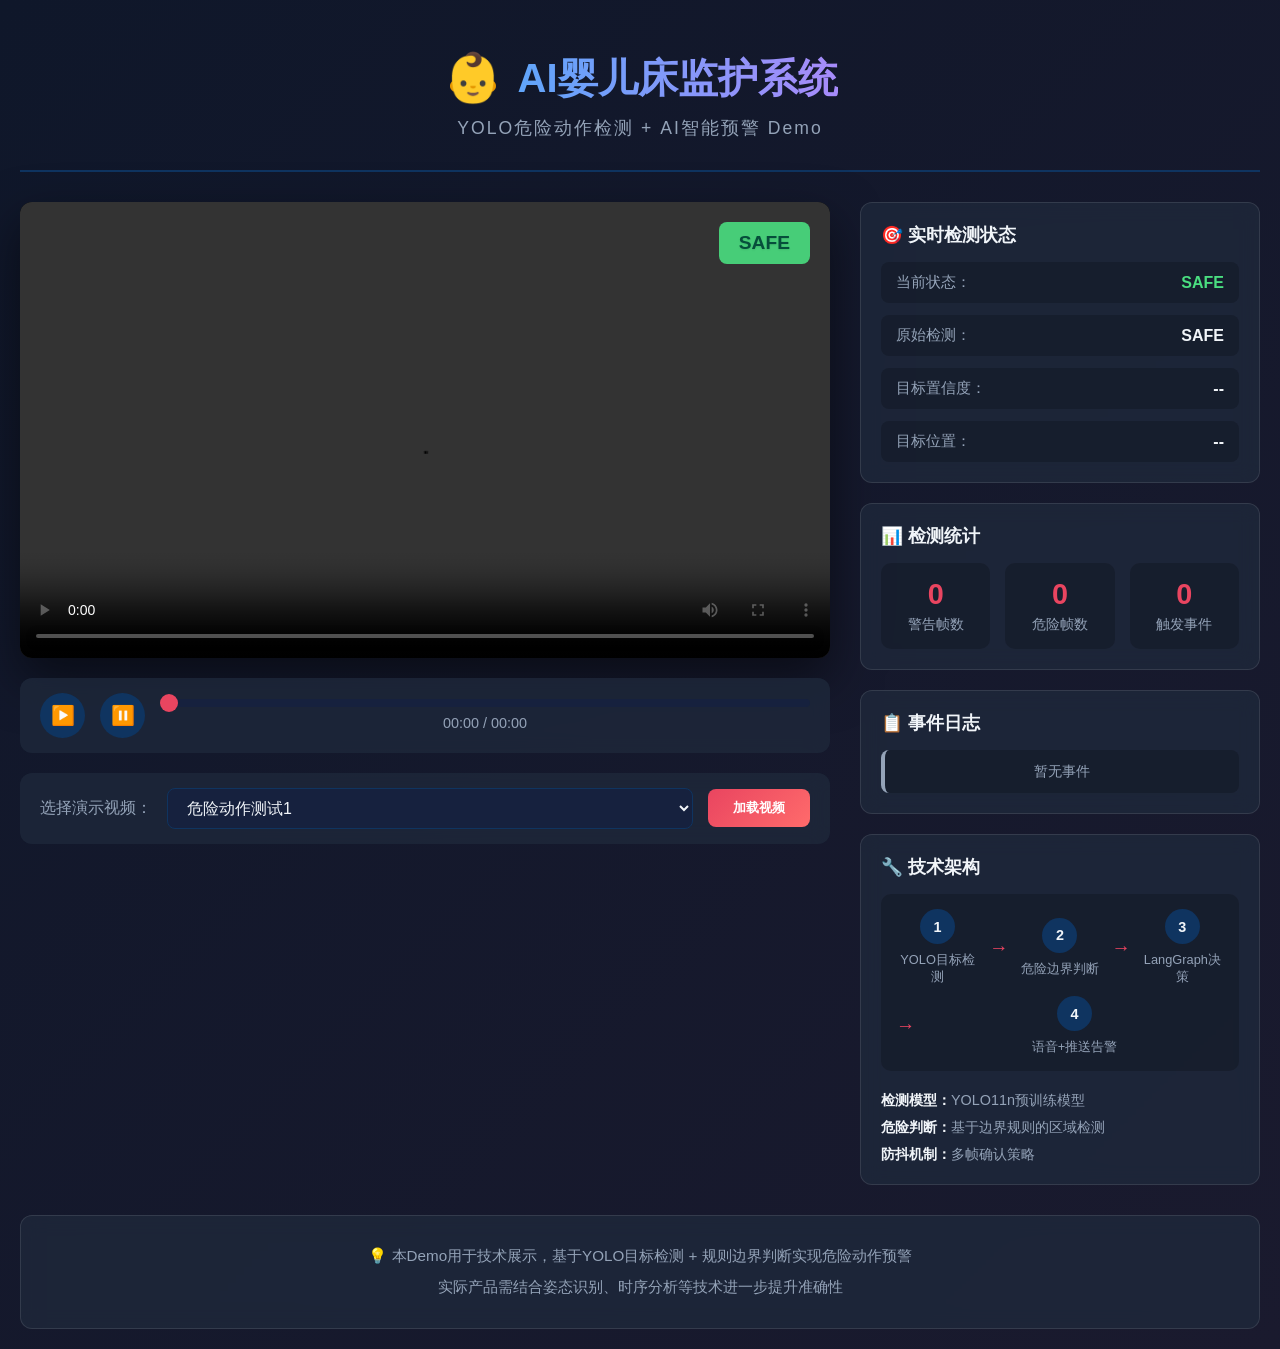
==== index.html @ dbd51edc "初始化智能婴儿床双Agent演示项目 - 项目结构重组：docs/、assets/、archive/、data/sample_events/ - 保留核心演示代码：LangGraph Safety A" ====
<!DOCTYPE html>
<html lang="zh-CN">
<head>
    <meta charset="UTF-8">
    <meta name="viewport" content="width=device-width, initial-scale=1.0">
    <title>AI婴儿床监护系统 - YOLO危险动作检测Demo</title>
    <link rel="stylesheet" href="css/style.css">
</head>
<body>
    <div class="container">
        <!-- 头部标题 -->
        <header class="header">
            <div class="logo">
                <span class="logo-icon">👶</span>
                <h1>AI婴儿床监护系统</h1>
            </div>
            <div class="subtitle">YOLO危险动作检测 + AI智能预警 Demo</div>
        </header>

        <!-- 主内容区 -->
        <main class="main-content">
            <!-- 左侧：视频播放区 -->
            <div class="video-section">
                <div class="video-container">
                    <video id="videoPlayer" class="video-player" controls>
                        <source src="" type="video/mp4">
                        您的浏览器不支持视频播放
                    </video>
                    <canvas id="overlayCanvas" class="overlay-canvas"></canvas>
                    
                    <!-- 状态覆盖层 -->
                    <div id="statusOverlay" class="status-overlay safe">
                        <div class="status-badge" id="statusBadge">SAFE</div>
                    </div>
                    
                    <!-- 危险警告覆盖层 -->
                    <div id="dangerOverlay" class="danger-overlay hidden">
                        <div class="danger-content">
                            <div class="danger-icon">⚠️</div>
                            <div class="danger-text">危险动作检测</div>
                            <div class="danger-subtext">AI闭环已激活</div>
                        </div>
                    </div>
                </div>
                
                <!-- 视频控制栏 -->
                <div class="video-controls">
                    <button id="playBtn" class="control-btn">
                        <span class="icon">▶️</span>
                    </button>
                    <button id="pauseBtn" class="control-btn">
                        <span class="icon">⏸️</span>
                    </button>
                    <div class="progress-container">
                        <input type="range" id="progressBar" class="progress-bar" min="0" max="100" value="0">
                        <div class="time-display">
                            <span id="currentTime">00:00</span> / <span id="totalTime">00:00</span>
                        </div>
                    </div>
                </div>
                
                <!-- 视频选择器 -->
                <div class="video-selector">
                    <label>选择演示视频：</label>
                    <select id="videoSelect" class="video-select">
                        <option value="dangerous_test1">危险动作测试1</option>
                        <option value="dangerous_test2">危险动作测试2</option>
                        <option value="dangerous_test3">危险动作测试3</option>
                    </select>
                    <button id="loadVideoBtn" class="load-btn">加载视频</button>
                </div>
            </div>

            <!-- 右侧：信息面板 -->
            <div class="info-section">
                <!-- 实时状态卡片 -->
                <div class="info-card status-card">
                    <h3>🎯 实时检测状态</h3>
                    <div class="status-display">
                        <div class="status-item">
                            <span class="label">当前状态：</span>
                            <span id="currentStage" class="value stage-safe">SAFE</span>
                        </div>
                        <div class="status-item">
                            <span class="label">原始检测：</span>
                            <span id="rawStage" class="value">SAFE</span>
                        </div>
                        <div class="status-item">
                            <span class="label">目标置信度：</span>
                            <span id="confidence" class="value">--</span>
                        </div>
                        <div class="status-item">
                            <span class="label">目标位置：</span>
                            <span id="targetPos" class="value">--</span>
                        </div>
                    </div>
                </div>

                <!-- 检测统计 -->
                <div class="info-card stats-card">
                    <h3>📊 检测统计</h3>
                    <div class="stats-grid">
                        <div class="stat-item">
                            <div class="stat-value" id="warningCount">0</div>
                            <div class="stat-label">警告帧数</div>
                        </div>
                        <div class="stat-item">
                            <div class="stat-value" id="dangerCount">0</div>
                            <div class="stat-label">危险帧数</div>
                        </div>
                        <div class="stat-item">
                            <div class="stat-value" id="eventCount">0</div>
                            <div class="stat-label">触发事件</div>
                        </div>
                    </div>
                </div>

                <!-- 事件日志 -->
                <div class="info-card events-card">
                    <h3>📋 事件日志</h3>
                    <div id="eventsList" class="events-list">
                        <div class="event-item empty">暂无事件</div>
                    </div>
                </div>

                <!-- 技术说明 -->
                <div class="info-card tech-card">
                    <h3>🔧 技术架构</h3>
                    <div class="tech-flow">
                        <div class="tech-step">
                            <div class="step-num">1</div>
                            <div class="step-text">YOLO目标检测</div>
                        </div>
                        <div class="tech-arrow">→</div>
                        <div class="tech-step">
                            <div class="step-num">2</div>
                            <div class="step-text">危险边界判断</div>
                        </div>
                        <div class="tech-arrow">→</div>
                        <div class="tech-step">
                            <div class="step-num">3</div>
                            <div class="step-text">LangGraph决策</div>
                        </div>
                        <div class="tech-arrow">→</div>
                        <div class="tech-step">
                            <div class="step-num">4</div>
                            <div class="step-text">语音+推送告警</div>
                        </div>
                    </div>
                    <div class="tech-details">
                        <p><strong>检测模型：</strong>YOLO11n预训练模型</p>
                        <p><strong>危险判断：</strong>基于边界规则的区域检测</p>
                        <p><strong>防抖机制：</strong>多帧确认策略</p>
                    </div>
                </div>
            </div>
        </main>

        <!-- 底部说明 -->
        <footer class="footer">
            <p>💡 本Demo用于技术展示，基于YOLO目标检测 + 规则边界判断实现危险动作预警</p>
            <p>实际产品需结合姿态识别、时序分析等技术进一步提升准确性</p>
        </footer>
    </div>

    <script src="js/app.js"></script>
</body>
</html>
---- css/style.css ----
/* 全局样式 */
* {
    margin: 0;
    padding: 0;
    box-sizing: border-box;
}

:root {
    --primary-color: #1a1a2e;
    --secondary-color: #16213e;
    --accent-color: #0f3460;
    --highlight-color: #e94560;
    --safe-color: #4ade80;
    --warning-color: #fbbf24;
    --danger-color: #f87171;
    --text-primary: #f1f5f9;
    --text-secondary: #94a3b8;
    --bg-dark: #0f172a;
    --card-bg: rgba(30, 41, 59, 0.8);
}

body {
    font-family: -apple-system, BlinkMacSystemFont, 'Segoe UI', 'PingFang SC', 'Hiragino Sans GB', 'Microsoft YaHei', sans-serif;
    background: linear-gradient(135deg, var(--bg-dark) 0%, var(--primary-color) 100%);
    color: var(--text-primary);
    min-height: 100vh;
    overflow-x: hidden;
}

.container {
    max-width: 1600px;
    margin: 0 auto;
    padding: 20px;
}

/* 头部样式 */
.header {
    text-align: center;
    padding: 30px 0;
    border-bottom: 2px solid var(--accent-color);
    margin-bottom: 30px;
}

.logo {
    display: flex;
    align-items: center;
    justify-content: center;
    gap: 15px;
    margin-bottom: 10px;
}

.logo-icon {
    font-size: 48px;
}

.header h1 {
    font-size: 2.5rem;
    background: linear-gradient(90deg, #60a5fa, #a78bfa);
    -webkit-background-clip: text;
    -webkit-text-fill-color: transparent;
    background-clip: text;
}

.subtitle {
    color: var(--text-secondary);
    font-size: 1.1rem;
    letter-spacing: 2px;
}

/* 主内容区 */
.main-content {
    display: grid;
    grid-template-columns: 1fr 400px;
    gap: 30px;
    margin-bottom: 30px;
}

/* 视频播放区 */
.video-section {
    display: flex;
    flex-direction: column;
    gap: 20px;
}

.video-container {
    position: relative;
    width: 100%;
    aspect-ratio: 16/9;
    background: #000;
    border-radius: 12px;
    overflow: hidden;
    box-shadow: 0 20px 50px rgba(0, 0, 0, 0.5);
}

.video-player {
    width: 100%;
    height: 100%;
    object-fit: contain;
    display: block;
}

.overlay-canvas {
    position: absolute;
    top: 0;
    left: 0;
    width: 100%;
    height: 100%;
    pointer-events: none;
}

/* 状态覆盖层 */
.status-overlay {
    position: absolute;
    top: 20px;
    right: 20px;
    padding: 10px 20px;
    border-radius: 8px;
    font-weight: bold;
    font-size: 1.2rem;
    transition: all 0.3s ease;
}

.status-overlay.safe {
    background: rgba(74, 222, 128, 0.9);
    color: #064e3b;
}

.status-overlay.warning {
    background: rgba(251, 191, 36, 0.9);
    color: #78350f;
}

.status-overlay.danger {
    background: rgba(248, 113, 113, 0.9);
    color: #7f1d1d;
}

.status-badge {
    text-shadow: 0 1px 2px rgba(0, 0, 0, 0.1);
}

/* 危险警告覆盖层 */
.danger-overlay {
    position: absolute;
    top: 0;
    left: 0;
    width: 100%;
    height: 100%;
    background: rgba(220, 38, 38, 0.85);
    display: flex;
    align-items: center;
    justify-content: center;
    animation: dangerPulse 1s ease-in-out infinite;
}

.danger-overlay.hidden {
    display: none;
}

@keyframes dangerPulse {
    0%, 100% { opacity: 0.9; }
    50% { opacity: 1; }
}

.danger-content {
    text-align: center;
    color: white;
}

.danger-icon {
    font-size: 80px;
    margin-bottom: 20px;
    animation: shake 0.5s ease-in-out infinite;
}

@keyframes shake {
    0%, 100% { transform: translateX(0); }
    25% { transform: translateX(-10px); }
    75% { transform: translateX(10px); }
}

.danger-text {
    font-size: 2.5rem;
    font-weight: bold;
    margin-bottom: 10px;
    text-shadow: 0 2px 10px rgba(0, 0, 0, 0.5);
}

.danger-subtext {
    font-size: 1.3rem;
    opacity: 0.9;
}

/* 视频控制栏 */
.video-controls {
    display: flex;
    align-items: center;
    gap: 15px;
    padding: 15px 20px;
    background: var(--card-bg);
    border-radius: 12px;
    backdrop-filter: blur(10px);
}

.control-btn {
    width: 45px;
    height: 45px;
    border: none;
    border-radius: 50%;
    background: var(--accent-color);
    color: white;
    cursor: pointer;
    transition: all 0.3s ease;
    display: flex;
    align-items: center;
    justify-content: center;
    font-size: 1.2rem;
}

.control-btn:hover {
    background: var(--highlight-color);
    transform: scale(1.05);
}

.progress-container {
    flex: 1;
    display: flex;
    flex-direction: column;
    gap: 8px;
}

.progress-bar {
    width: 100%;
    height: 8px;
    -webkit-appearance: none;
    appearance: none;
    background: var(--secondary-color);
    border-radius: 4px;
    outline: none;
    cursor: pointer;
}

.progress-bar::-webkit-slider-thumb {
    -webkit-appearance: none;
    appearance: none;
    width: 18px;
    height: 18px;
    background: var(--highlight-color);
    border-radius: 50%;
    cursor: pointer;
    transition: all 0.2s ease;
}

.progress-bar::-webkit-slider-thumb:hover {
    transform: scale(1.2);
    box-shadow: 0 0 10px rgba(233, 69, 96, 0.5);
}

.time-display {
    text-align: center;
    color: var(--text-secondary);
    font-size: 0.9rem;
    font-variant-numeric: tabular-nums;
}

/* 视频选择器 */
.video-selector {
    display: flex;
    align-items: center;
    gap: 15px;
    padding: 15px 20px;
    background: var(--card-bg);
    border-radius: 12px;
    backdrop-filter: blur(10px);
}

.video-selector label {
    color: var(--text-secondary);
    font-weight: 500;
}

.video-select {
    flex: 1;
    padding: 10px 15px;
    border: 1px solid var(--accent-color);
    border-radius: 8px;
    background: var(--secondary-color);
    color: var(--text-primary);
    font-size: 1rem;
    cursor: pointer;
    outline: none;
}

.video-select:focus {
    border-color: var(--highlight-color);
}

.load-btn {
    padding: 10px 25px;
    border: none;
    border-radius: 8px;
    background: linear-gradient(135deg, var(--highlight-color), #ff6b6b);
    color: white;
    font-weight: 600;
    cursor: pointer;
    transition: all 0.3s ease;
}

.load-btn:hover {
    transform: translateY(-2px);
    box-shadow: 0 5px 20px rgba(233, 69, 96, 0.4);
}

/* 信息面板 */
.info-section {
    display: flex;
    flex-direction: column;
    gap: 20px;
}

.info-card {
    background: var(--card-bg);
    border-radius: 12px;
    padding: 20px;
    backdrop-filter: blur(10px);
    border: 1px solid rgba(255, 255, 255, 0.1);
}

.info-card h3 {
    font-size: 1.1rem;
    margin-bottom: 15px;
    color: var(--text-primary);
    display: flex;
    align-items: center;
    gap: 10px;
}

/* 状态显示 */
.status-display {
    display: flex;
    flex-direction: column;
    gap: 12px;
}

.status-item {
    display: flex;
    justify-content: space-between;
    align-items: center;
    padding: 10px 15px;
    background: rgba(0, 0, 0, 0.2);
    border-radius: 8px;
}

.status-item .label {
    color: var(--text-secondary);
    font-size: 0.95rem;
}

.status-item .value {
    font-weight: 600;
    font-variant-numeric: tabular-nums;
}

.stage-safe {
    color: var(--safe-color);
}

.stage-warning {
    color: var(--warning-color);
}

.stage-danger {
    color: var(--danger-color);
}

/* 统计网格 */
.stats-grid {
    display: grid;
    grid-template-columns: repeat(3, 1fr);
    gap: 15px;
}

.stat-item {
    text-align: center;
    padding: 15px;
    background: rgba(0, 0, 0, 0.2);
    border-radius: 10px;
    transition: all 0.3s ease;
}

.stat-item:hover {
    transform: translateY(-3px);
    background: rgba(0, 0, 0, 0.3);
}

.stat-value {
    font-size: 1.8rem;
    font-weight: bold;
    color: var(--highlight-color);
    margin-bottom: 5px;
}

.stat-label {
    font-size: 0.85rem;
    color: var(--text-secondary);
}

/* 事件列表 */
.events-list {
    max-height: 200px;
    overflow-y: auto;
    display: flex;
    flex-direction: column;
    gap: 10px;
}

.events-list::-webkit-scrollbar {
    width: 6px;
}

.events-list::-webkit-scrollbar-track {
    background: var(--secondary-color);
    border-radius: 3px;
}

.events-list::-webkit-scrollbar-thumb {
    background: var(--accent-color);
    border-radius: 3px;
}

.event-item {
    padding: 12px 15px;
    background: rgba(0, 0, 0, 0.2);
    border-radius: 8px;
    border-left: 4px solid var(--danger-color);
    font-size: 0.9rem;
}

.event-item.empty {
    border-left-color: var(--text-secondary);
    color: var(--text-secondary);
    text-align: center;
}

.event-time {
    color: var(--text-secondary);
    font-size: 0.8rem;
    margin-bottom: 5px;
}

.event-desc {
    color: var(--text-primary);
}

/* 技术流程 */
.tech-flow {
    display: flex;
    align-items: center;
    justify-content: space-between;
    margin-bottom: 20px;
    padding: 15px;
    background: rgba(0, 0, 0, 0.2);
    border-radius: 10px;
    flex-wrap: wrap;
    gap: 10px;
}

.tech-step {
    text-align: center;
    flex: 1;
    min-width: 80px;
}

.step-num {
    width: 35px;
    height: 35px;
    background: var(--accent-color);
    border-radius: 50%;
    display: flex;
    align-items: center;
    justify-content: center;
    margin: 0 auto 8px;
    font-weight: bold;
    font-size: 0.9rem;
}

.step-text {
    font-size: 0.8rem;
    color: var(--text-secondary);
}

.tech-arrow {
    color: var(--highlight-color);
    font-size: 1.2rem;
    font-weight: bold;
}

.tech-details {
    display: flex;
    flex-direction: column;
    gap: 8px;
}

.tech-details p {
    font-size: 0.9rem;
    color: var(--text-secondary);
}

.tech-details strong {
    color: var(--text-primary);
}

/* 底部说明 */
.footer {
    text-align: center;
    padding: 30px;
    background: var(--card-bg);
    border-radius: 12px;
    backdrop-filter: blur(10px);
    border: 1px solid rgba(255, 255, 255, 0.1);
}

.footer p {
    color: var(--text-secondary);
    margin-bottom: 10px;
    font-size: 0.95rem;
}

.footer p:last-child {
    margin-bottom: 0;
}

/* 响应式设计 */
@media (max-width: 1200px) {
    .main-content {
        grid-template-columns: 1fr;
    }
    
    .info-section {
        display: grid;
        grid-template-columns: repeat(2, 1fr);
    }
}

@media (max-width: 768px) {
    .header h1 {
        font-size: 1.8rem;
    }
    
    .info-section {
        grid-template-columns: 1fr;
    }
    
    .tech-flow {
        flex-direction: column;
        gap: 15px;
    }
    
    .tech-arrow {
        transform: rotate(90deg);
    }
}
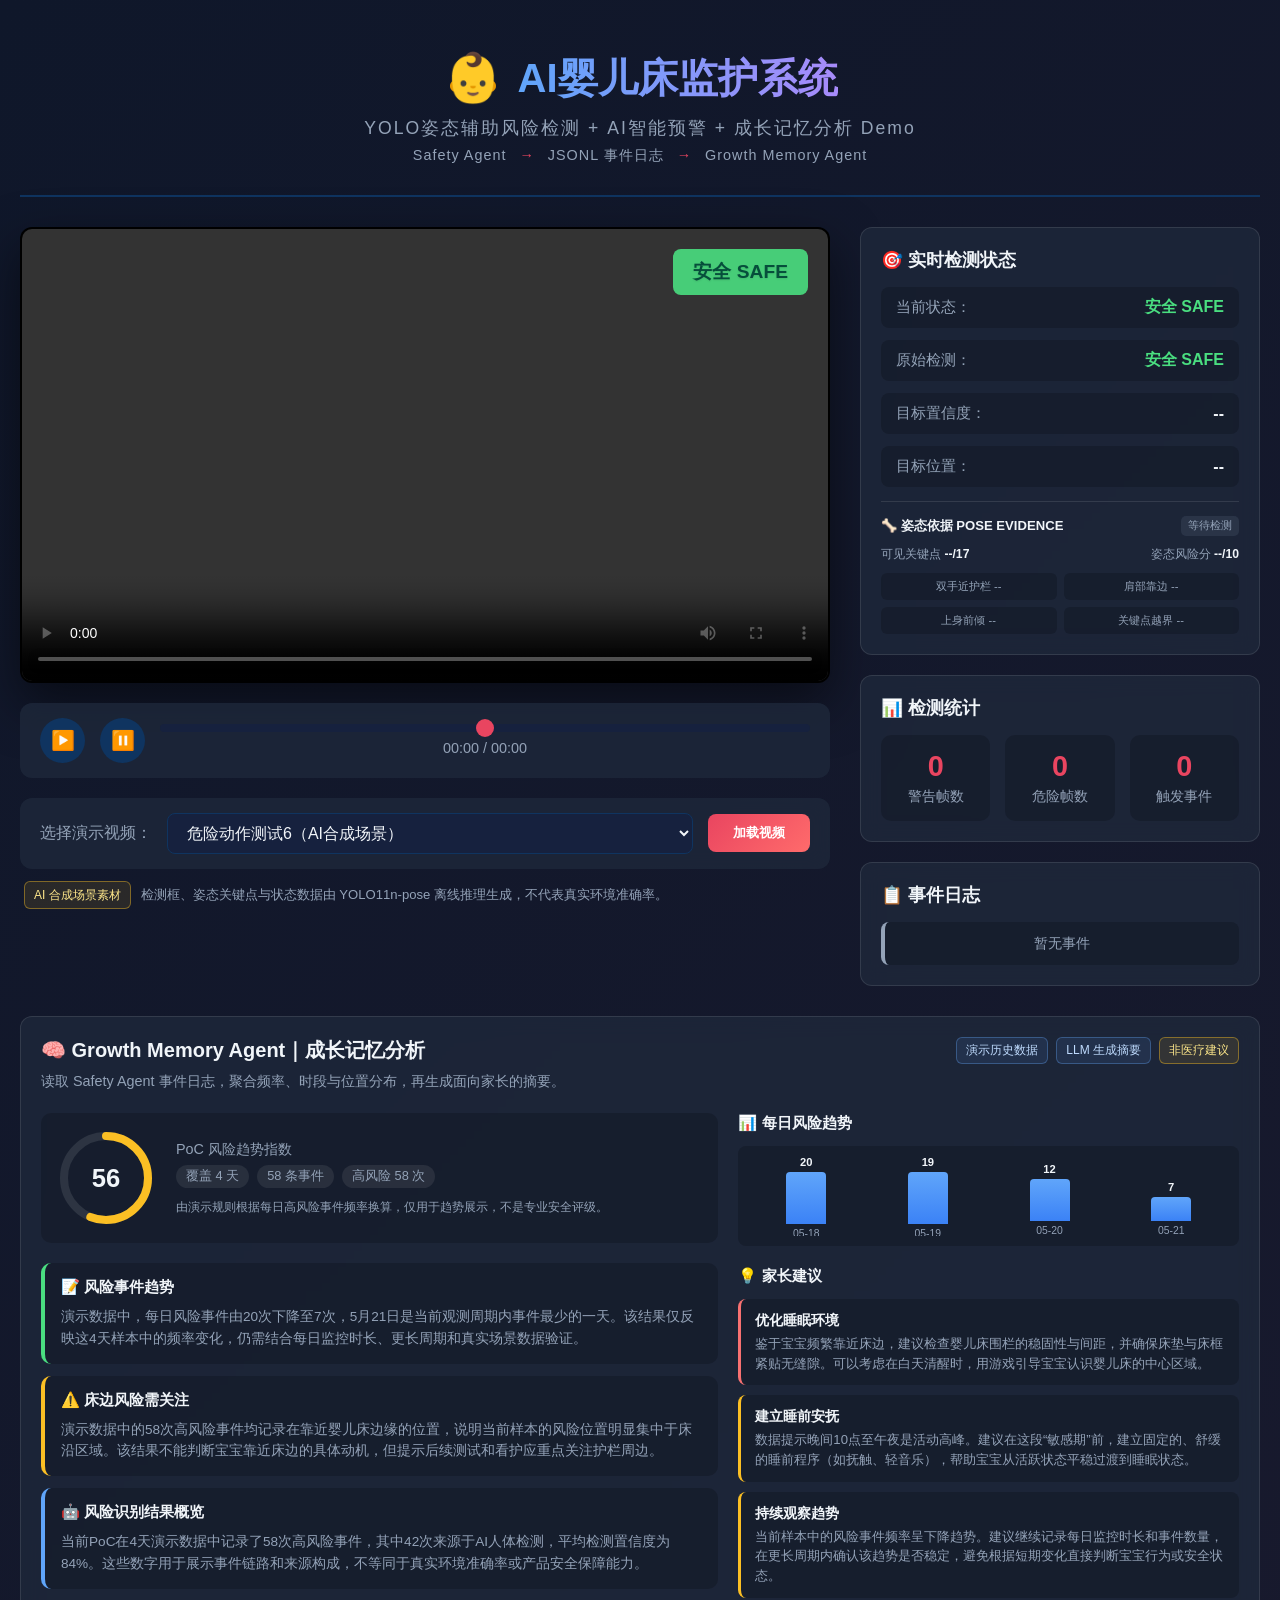
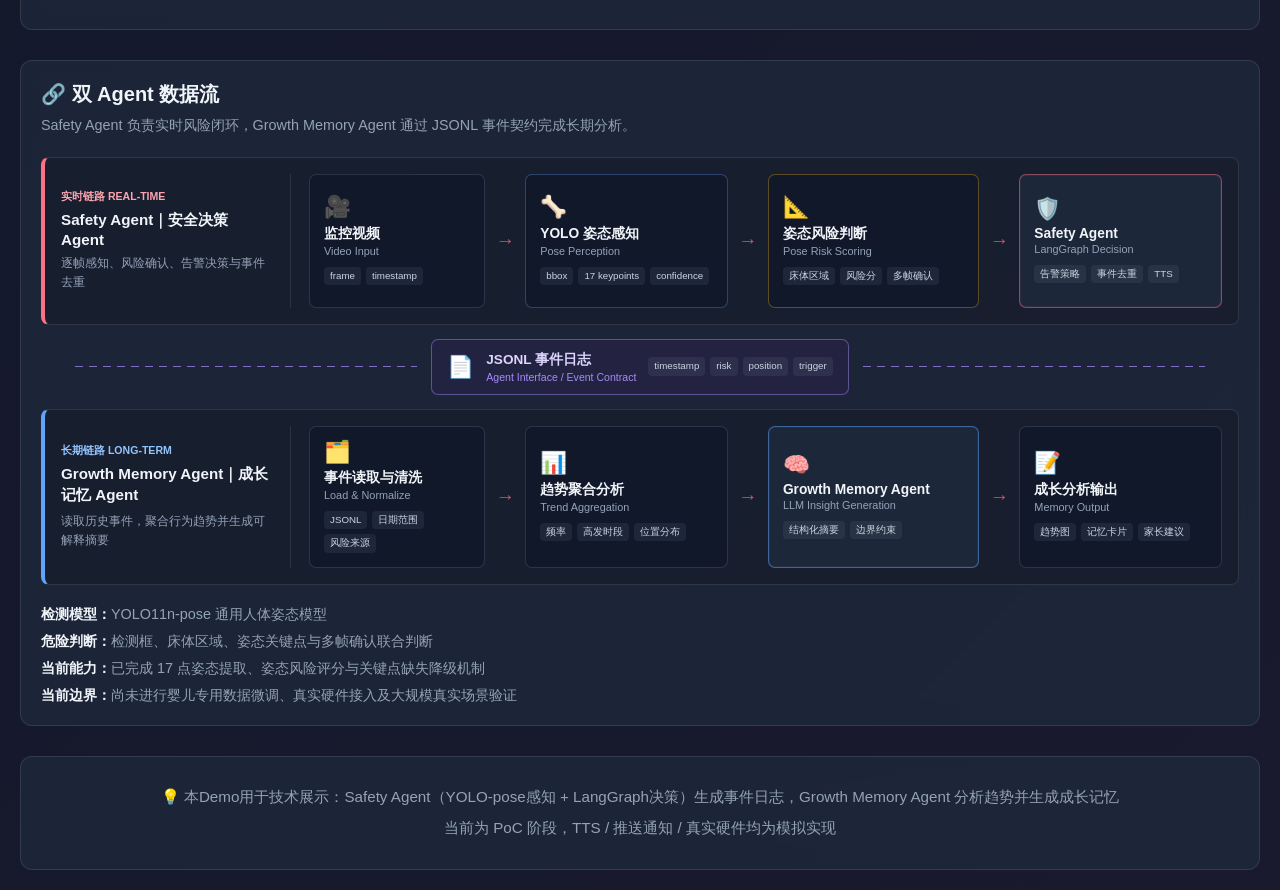
==== commit 27b24f13: "新增 Growth Memory Agent 双 Agent 完整演示 - 新增 demo_growth_memory_agent.py：LangGraph 4 节点图，接入硅基流动 Qwen3.5-" ====
--- a/index.html
+++ b/index.html
@@ -3,7 +3,8 @@
 <head>
     <meta charset="UTF-8">
     <meta name="viewport" content="width=device-width, initial-scale=1.0">
-    <title>AI婴儿床监护系统 - YOLO危险动作检测Demo</title>
+    <title>AI婴儿床监护系统 - 双Agent智能Demo</title>
+    <link rel="icon" href="data:,">
     <link rel="stylesheet" href="css/style.css">
 </head>
 <body>
@@ -14,7 +15,10 @@
                 <span class="logo-icon">👶</span>
                 <h1>AI婴儿床监护系统</h1>
             </div>
-            <div class="subtitle">YOLO危险动作检测 + AI智能预警 Demo</div>
+            <div class="subtitle">YOLO姿态辅助风险检测 + AI智能预警 + 成长记忆分析 Demo</div>
+            <div class="agent-chain-info">
+                Safety Agent <span class="chain-arrow">→</span> JSONL 事件日志 <span class="chain-arrow">→</span> Growth Memory Agent
+            </div>
         </header>
 
         <!-- 主内容区 -->
@@ -30,15 +34,15 @@
                     
                     <!-- 状态覆盖层 -->
                     <div id="statusOverlay" class="status-overlay safe">
-                        <div class="status-badge" id="statusBadge">SAFE</div>
+                        <div class="status-badge" id="statusBadge">安全 SAFE</div>
                     </div>
                     
                     <!-- 危险警告覆盖层 -->
                     <div id="dangerOverlay" class="danger-overlay hidden">
                         <div class="danger-content">
                             <div class="danger-icon">⚠️</div>
-                            <div class="danger-text">危险动作检测</div>
-                            <div class="danger-subtext">AI闭环已激活</div>
+                            <div class="danger-text">危险行为预警 RISK ALERT</div>
+                            <div class="danger-subtext">AI 安全闭环已激活</div>
                         </div>
                     </div>
                 </div>
@@ -63,11 +67,18 @@
                 <div class="video-selector">
                     <label>选择演示视频：</label>
                     <select id="videoSelect" class="video-select">
-                        <option value="dangerous_test1">危险动作测试1</option>
-                        <option value="dangerous_test2">危险动作测试2</option>
+                        <option value="dangerous_test1">床沿行为测试1（关注样例）</option>
+                        <option value="dangerous_test2">床沿行为测试2（观察样例）</option>
                         <option value="dangerous_test3">危险动作测试3</option>
+                        <option value="dangerous_test4">危险动作测试4</option>
+                        <option value="dangerous_test5">危险动作测试5</option>
+                        <option value="dangerous_test6" selected>危险动作测试6（AI合成场景）</option>
                     </select>
                     <button id="loadVideoBtn" class="load-btn">加载视频</button>
+                </div>
+                <div id="videoDisclosure" class="source-disclosure">
+                    <span class="disclosure-badge synthetic">AI 合成场景素材</span>
+                    <span>检测框、姿态关键点与状态数据由 YOLO11n-pose 离线推理生成，不代表真实环境准确率。</span>
                 </div>
             </div>
 
@@ -79,11 +90,11 @@
                     <div class="status-display">
                         <div class="status-item">
                             <span class="label">当前状态：</span>
-                            <span id="currentStage" class="value stage-safe">SAFE</span>
+                            <span id="currentStage" class="value stage-safe">安全 SAFE</span>
                         </div>
                         <div class="status-item">
                             <span class="label">原始检测：</span>
-                            <span id="rawStage" class="value">SAFE</span>
+                            <span id="rawStage" class="value stage-safe">安全 SAFE</span>
                         </div>
                         <div class="status-item">
                             <span class="label">目标置信度：</span>
@@ -92,6 +103,22 @@
                         <div class="status-item">
                             <span class="label">目标位置：</span>
                             <span id="targetPos" class="value">--</span>
+                        </div>
+                    </div>
+                    <div class="pose-evidence">
+                        <div class="pose-evidence-header">
+                            <span>🦴 姿态依据 POSE EVIDENCE</span>
+                            <span id="poseMode" class="pose-mode">等待检测</span>
+                        </div>
+                        <div class="pose-summary">
+                            <span>可见关键点 <strong id="visibleKeypoints">--/17</strong></span>
+                            <span>姿态风险分 <strong id="poseRiskScore">--/10</strong></span>
+                        </div>
+                        <div class="pose-evidence-grid">
+                            <span id="evidenceWrists" class="evidence-chip">双手近护栏 --</span>
+                            <span id="evidenceShoulders" class="evidence-chip">肩部靠边 --</span>
+                            <span id="evidenceLean" class="evidence-chip">上身前倾 --</span>
+                            <span id="evidenceOutside" class="evidence-chip">关键点越界 --</span>
                         </div>
                     </div>
                 </div>
@@ -123,43 +150,184 @@
                     </div>
                 </div>
 
-                <!-- 技术说明 -->
-                <div class="info-card tech-card">
-                    <h3>🔧 技术架构</h3>
-                    <div class="tech-flow">
-                        <div class="tech-step">
-                            <div class="step-num">1</div>
-                            <div class="step-text">YOLO目标检测</div>
-                        </div>
-                        <div class="tech-arrow">→</div>
-                        <div class="tech-step">
-                            <div class="step-num">2</div>
-                            <div class="step-text">危险边界判断</div>
-                        </div>
-                        <div class="tech-arrow">→</div>
-                        <div class="tech-step">
-                            <div class="step-num">3</div>
-                            <div class="step-text">LangGraph决策</div>
-                        </div>
-                        <div class="tech-arrow">→</div>
-                        <div class="tech-step">
-                            <div class="step-num">4</div>
-                            <div class="step-text">语音+推送告警</div>
-                        </div>
-                    </div>
-                    <div class="tech-details">
-                        <p><strong>检测模型：</strong>YOLO11n预训练模型</p>
-                        <p><strong>危险判断：</strong>基于边界规则的区域检测</p>
-                        <p><strong>防抖机制：</strong>多帧确认策略</p>
-                    </div>
-                </div>
             </div>
         </main>
+
+        <section class="growth-memory-card showcase-section">
+            <div class="section-heading">
+                <div>
+                    <h2>🧠 Growth Memory Agent｜成长记忆分析</h2>
+                    <p>读取 Safety Agent 事件日志，聚合频率、时段与位置分布，再生成面向家长的摘要。</p>
+                </div>
+                <div class="data-badges">
+                    <span class="data-badge">演示历史数据</span>
+                    <span id="llmBadge" class="data-badge">AI 生成摘要</span>
+                    <span class="data-badge caution">非医疗建议</span>
+                </div>
+            </div>
+
+            <div class="growth-overview-grid">
+                <div class="growth-column">
+                    <div class="safety-score-section">
+                        <div class="safety-score-ring">
+                            <svg width="100" height="100" viewBox="0 0 100 100">
+                                <circle cx="50" cy="50" r="42" stroke="rgba(255,255,255,0.1)" stroke-width="8" fill="none" />
+                                <circle id="scoreCircle" cx="50" cy="50" r="42" stroke="#4ade80" stroke-width="8" fill="none"
+                                    stroke-dasharray="263.9" stroke-dashoffset="263.9" stroke-linecap="round" />
+                            </svg>
+                            <div class="score-text" id="safetyScoreText">--</div>
+                        </div>
+                        <div class="safety-score-meta">
+                            <div class="score-label">PoC 风险趋势指数</div>
+                            <div class="score-details" id="scoreDetails"></div>
+                            <p class="score-note">由演示规则根据每日高风险事件频率换算，仅用于趋势展示，不是专业安全评级。</p>
+                        </div>
+                    </div>
+
+                    <div id="memoryCardsContainer" class="memory-cards-grid">
+                        <div class="gm-empty">加载中...</div>
+                    </div>
+                </div>
+
+                <div class="growth-column">
+                    <div class="trend-section">
+                        <h3>📊 每日风险趋势</h3>
+                        <div id="trendBars" class="trend-bars"></div>
+                    </div>
+
+                    <div class="suggestions-section">
+                        <h3>💡 家长建议</h3>
+                        <div id="suggestionsList" class="suggestions-list"></div>
+                    </div>
+                </div>
+            </div>
+        </section>
+
+        <section class="info-card tech-card showcase-section">
+            <div class="section-heading">
+                <div>
+                    <h2>🔗 双 Agent 数据流</h2>
+                    <p>Safety Agent 负责实时风险闭环，Growth Memory Agent 通过 JSONL 事件契约完成长期分析。</p>
+                </div>
+            </div>
+            <div class="agent-flow">
+                <div class="agent-lane safety-lane">
+                    <div class="agent-lane-label">
+                        <span class="lane-kicker">实时链路 REAL-TIME</span>
+                        <strong>Safety Agent｜安全决策 Agent</strong>
+                        <span>逐帧感知、风险确认、告警决策与事件去重</span>
+                    </div>
+                    <div class="agent-lane-nodes">
+                        <div class="flow-node input-node">
+                            <span class="flow-icon">🎥</span>
+                            <strong>监控视频</strong>
+                            <small>Video Input</small>
+                            <div class="flow-tags">
+                                <span>frame</span><span>timestamp</span>
+                            </div>
+                        </div>
+                        <div class="flow-arrow" aria-hidden="true">→</div>
+                        <div class="flow-node perception-node">
+                            <span class="flow-icon">🦴</span>
+                            <strong>YOLO 姿态感知</strong>
+                            <small>Pose Perception</small>
+                            <div class="flow-tags">
+                                <span>bbox</span><span>17 keypoints</span><span>confidence</span>
+                            </div>
+                        </div>
+                        <div class="flow-arrow" aria-hidden="true">→</div>
+                        <div class="flow-node rule-node">
+                            <span class="flow-icon">📐</span>
+                            <strong>姿态风险判断</strong>
+                            <small>Pose Risk Scoring</small>
+                            <div class="flow-tags">
+                                <span>床体区域</span><span>风险分</span><span>多帧确认</span>
+                            </div>
+                        </div>
+                        <div class="flow-arrow" aria-hidden="true">→</div>
+                        <div class="flow-node agent-node safety-agent-node">
+                            <span class="flow-icon">🛡️</span>
+                            <strong>Safety Agent</strong>
+                            <small>LangGraph Decision</small>
+                            <div class="flow-tags">
+                                <span>告警策略</span><span>事件去重</span><span>TTS</span>
+                            </div>
+                        </div>
+                    </div>
+                </div>
+
+                <div class="event-bus">
+                    <div class="event-bus-line"></div>
+                    <div class="event-node">
+                        <span class="flow-icon">📄</span>
+                        <div>
+                            <strong>JSONL 事件日志</strong>
+                            <small>Agent Interface / Event Contract</small>
+                        </div>
+                        <div class="flow-tags">
+                            <span>timestamp</span><span>risk</span><span>position</span><span>trigger</span>
+                        </div>
+                    </div>
+                    <div class="event-bus-line"></div>
+                </div>
+
+                <div class="agent-lane memory-lane">
+                    <div class="agent-lane-label">
+                        <span class="lane-kicker">长期链路 LONG-TERM</span>
+                        <strong>Growth Memory Agent｜成长记忆 Agent</strong>
+                        <span>读取历史事件，聚合行为趋势并生成可解释摘要</span>
+                    </div>
+                    <div class="agent-lane-nodes memory-nodes">
+                        <div class="flow-node memory-input-node">
+                            <span class="flow-icon">🗂️</span>
+                            <strong>事件读取与清洗</strong>
+                            <small>Load & Normalize</small>
+                            <div class="flow-tags">
+                                <span>JSONL</span><span>日期范围</span><span>风险来源</span>
+                            </div>
+                        </div>
+                        <div class="flow-arrow" aria-hidden="true">→</div>
+                        <div class="flow-node analysis-node">
+                            <span class="flow-icon">📊</span>
+                            <strong>趋势聚合分析</strong>
+                            <small>Trend Aggregation</small>
+                            <div class="flow-tags">
+                                <span>频率</span><span>高发时段</span><span>位置分布</span>
+                            </div>
+                        </div>
+                        <div class="flow-arrow" aria-hidden="true">→</div>
+                        <div class="flow-node agent-node memory-agent-node">
+                            <span class="flow-icon">🧠</span>
+                            <strong>Growth Memory Agent</strong>
+                            <small>LLM Insight Generation</small>
+                            <div class="flow-tags">
+                                <span>结构化摘要</span><span>边界约束</span>
+                            </div>
+                        </div>
+                        <div class="flow-arrow" aria-hidden="true">→</div>
+                        <div class="flow-node output-node">
+                            <span class="flow-icon">📝</span>
+                            <strong>成长分析输出</strong>
+                            <small>Memory Output</small>
+                            <div class="flow-tags">
+                                <span>趋势图</span><span>记忆卡片</span><span>家长建议</span>
+                            </div>
+                        </div>
+                    </div>
+                </div>
+            </div>
+            <div class="tech-details">
+                <p><strong>检测模型：</strong>YOLO11n-pose 通用人体姿态模型</p>
+                <p><strong>危险判断：</strong>检测框、床体区域、姿态关键点与多帧确认联合判断</p>
+                <p><strong>当前能力：</strong>已完成 17 点姿态提取、姿态风险评分与关键点缺失降级机制</p>
+                <p><strong>当前边界：</strong>尚未进行婴儿专用数据微调、真实硬件接入及大规模真实场景验证</p>
+            </div>
+        </section>
 
         <!-- 底部说明 -->
         <footer class="footer">
-            <p>💡 本Demo用于技术展示，基于YOLO目标检测 + 规则边界判断实现危险动作预警</p>
-            <p>实际产品需结合姿态识别、时序分析等技术进一步提升准确性</p>
+            <p>💡 本Demo用于技术展示：Safety Agent（YOLO-pose感知 + LangGraph决策）生成事件日志，Growth Memory Agent 分析趋势并生成成长记忆</p>
+            <p>当前为 PoC 阶段，TTS / 推送通知 / 真实硬件均为模拟实现</p>
         </footer>
     </div>
 
--- a/css/style.css
+++ b/css/style.css
@@ -90,6 +90,13 @@
     border-radius: 12px;
     overflow: hidden;
     box-shadow: 0 20px 50px rgba(0, 0, 0, 0.5);
+    border: 2px solid transparent;
+    transition: border-color 0.25s ease, box-shadow 0.25s ease;
+}
+
+.video-container.danger-state {
+    border-color: var(--danger-color);
+    box-shadow: 0 0 0 4px rgba(248, 113, 113, 0.16), 0 20px 50px rgba(0, 0, 0, 0.5);
 }
 
 .video-player {
@@ -146,11 +153,13 @@
     left: 0;
     width: 100%;
     height: 100%;
-    background: rgba(220, 38, 38, 0.85);
-    display: flex;
-    align-items: center;
+    background: rgba(220, 38, 38, 0.12);
+    display: flex;
+    align-items: flex-start;
     justify-content: center;
-    animation: dangerPulse 1s ease-in-out infinite;
+    padding-top: 72px;
+    pointer-events: none;
+    animation: dangerPulse 1.2s ease-in-out infinite;
 }
 
 .danger-overlay.hidden {
@@ -158,37 +167,35 @@
 }
 
 @keyframes dangerPulse {
-    0%, 100% { opacity: 0.9; }
-    50% { opacity: 1; }
+    0%, 100% { background-color: rgba(220, 38, 38, 0.08); }
+    50% { background-color: rgba(220, 38, 38, 0.16); }
 }
 
 .danger-content {
+    display: flex;
+    align-items: center;
+    gap: 12px;
     text-align: center;
     color: white;
+    padding: 12px 20px;
+    border-radius: 8px;
+    background: rgba(127, 29, 29, 0.9);
+    box-shadow: 0 8px 24px rgba(0, 0, 0, 0.32);
 }
 
 .danger-icon {
-    font-size: 80px;
-    margin-bottom: 20px;
-    animation: shake 0.5s ease-in-out infinite;
-}
-
-@keyframes shake {
-    0%, 100% { transform: translateX(0); }
-    25% { transform: translateX(-10px); }
-    75% { transform: translateX(10px); }
+    font-size: 30px;
 }
 
 .danger-text {
-    font-size: 2.5rem;
+    font-size: 1.35rem;
     font-weight: bold;
-    margin-bottom: 10px;
     text-shadow: 0 2px 10px rgba(0, 0, 0, 0.5);
 }
 
 .danger-subtext {
-    font-size: 1.3rem;
-    opacity: 0.9;
+    font-size: 0.9rem;
+    opacity: 0.82;
 }
 
 /* 视频控制栏 */
@@ -311,6 +318,37 @@
     box-shadow: 0 5px 20px rgba(233, 69, 96, 0.4);
 }
 
+.source-disclosure {
+    display: flex;
+    align-items: center;
+    gap: 10px;
+    margin-top: -8px;
+    padding: 0 4px;
+    color: var(--text-secondary);
+    font-size: 0.82rem;
+    line-height: 1.5;
+}
+
+.disclosure-badge,
+.data-badge {
+    display: inline-flex;
+    align-items: center;
+    min-height: 26px;
+    padding: 4px 9px;
+    border: 1px solid rgba(96, 165, 250, 0.34);
+    border-radius: 6px;
+    background: rgba(96, 165, 250, 0.1);
+    color: #bfdbfe;
+    font-size: 0.75rem;
+    white-space: nowrap;
+}
+
+.disclosure-badge.synthetic {
+    border-color: rgba(251, 191, 36, 0.42);
+    background: rgba(251, 191, 36, 0.1);
+    color: #fde68a;
+}
+
 /* 信息面板 */
 .info-section {
     display: flex;
@@ -373,6 +411,80 @@
     color: var(--danger-color);
 }
 
+.pose-evidence {
+    margin-top: 14px;
+    padding-top: 14px;
+    border-top: 1px solid rgba(255, 255, 255, 0.1);
+}
+
+.pose-evidence-header,
+.pose-summary {
+    display: flex;
+    align-items: center;
+    justify-content: space-between;
+    gap: 12px;
+}
+
+.pose-evidence-header {
+    color: var(--text-primary);
+    font-size: 0.82rem;
+    font-weight: 600;
+}
+
+.pose-mode {
+    padding: 3px 7px;
+    border-radius: 5px;
+    background: rgba(148, 163, 184, 0.12);
+    color: var(--text-secondary);
+    font-size: 0.68rem;
+    font-weight: 500;
+}
+
+.pose-mode.active {
+    background: rgba(74, 222, 128, 0.12);
+    color: var(--safe-color);
+}
+
+.pose-mode.fallback {
+    background: rgba(251, 191, 36, 0.12);
+    color: var(--warning-color);
+}
+
+.pose-summary {
+    margin-top: 10px;
+    color: var(--text-secondary);
+    font-size: 0.76rem;
+}
+
+.pose-summary strong {
+    color: var(--text-primary);
+    font-variant-numeric: tabular-nums;
+}
+
+.pose-evidence-grid {
+    display: grid;
+    grid-template-columns: repeat(2, minmax(0, 1fr));
+    gap: 7px;
+    margin-top: 10px;
+}
+
+.evidence-chip {
+    min-width: 0;
+    padding: 6px 8px;
+    border-radius: 6px;
+    background: rgba(0, 0, 0, 0.2);
+    color: var(--text-secondary);
+    font-size: 0.7rem;
+    text-align: center;
+    white-space: nowrap;
+}
+
+.evidence-chip.active {
+    background: rgba(248, 113, 113, 0.13);
+    color: #fecaca;
+    box-shadow: inset 0 0 0 1px rgba(248, 113, 113, 0.28);
+}
+
 /* 统计网格 */
 .stats-grid {
     display: grid;
@@ -452,47 +564,190 @@
     color: var(--text-primary);
 }
 
-/* 技术流程 */
-.tech-flow {
-    display: flex;
-    align-items: center;
-    justify-content: space-between;
+/* 双 Agent 数据流 */
+.agent-flow {
+    display: flex;
+    flex-direction: column;
+    gap: 14px;
     margin-bottom: 20px;
-    padding: 15px;
-    background: rgba(0, 0, 0, 0.2);
-    border-radius: 10px;
+}
+
+.agent-lane {
+    display: grid;
+    grid-template-columns: 230px minmax(0, 1fr);
+    gap: 18px;
+    padding: 16px;
+    border: 1px solid rgba(255, 255, 255, 0.1);
+    border-radius: 8px;
+    background: rgba(0, 0, 0, 0.16);
+}
+
+.safety-lane {
+    border-left: 4px solid #fb7185;
+}
+
+.memory-lane {
+    border-left: 4px solid #60a5fa;
+}
+
+.agent-lane-label {
+    display: flex;
+    flex-direction: column;
+    justify-content: center;
+    gap: 6px;
+    padding-right: 16px;
+    border-right: 1px solid rgba(255, 255, 255, 0.09);
+}
+
+.agent-lane-label strong {
+    color: var(--text-primary);
+    font-size: 0.95rem;
+}
+
+.agent-lane-label > span:last-child {
+    color: var(--text-secondary);
+    font-size: 0.76rem;
+    line-height: 1.5;
+}
+
+.lane-kicker {
+    color: #fda4af;
+    font-size: 0.66rem;
+    font-weight: 700;
+}
+
+.memory-lane .lane-kicker {
+    color: #93c5fd;
+}
+
+.agent-lane-nodes {
+    display: grid;
+    grid-template-columns: minmax(145px, 1fr) 24px minmax(170px, 1.15fr) 24px minmax(180px, 1.2fr) 24px minmax(175px, 1.15fr);
+    align-items: stretch;
+    gap: 8px;
+    min-width: 0;
+}
+
+.flow-node {
+    display: flex;
+    min-width: 0;
+    min-height: 134px;
+    flex-direction: column;
+    justify-content: center;
+    align-items: flex-start;
+    padding: 14px;
+    border: 1px solid rgba(148, 163, 184, 0.2);
+    border-radius: 7px;
+    background: rgba(15, 23, 42, 0.68);
+}
+
+.flow-node strong {
+    margin-top: 7px;
+    color: var(--text-primary);
+    font-size: 0.86rem;
+}
+
+.flow-node small {
+    margin-top: 2px;
+    color: var(--text-secondary);
+    font-size: 0.68rem;
+}
+
+.flow-icon {
+    font-size: 1.35rem;
+    line-height: 1;
+}
+
+.flow-tags {
+    display: flex;
     flex-wrap: wrap;
-    gap: 10px;
-}
-
-.tech-step {
-    text-align: center;
-    flex: 1;
-    min-width: 80px;
-}
-
-.step-num {
-    width: 35px;
-    height: 35px;
-    background: var(--accent-color);
-    border-radius: 50%;
+    gap: 5px;
+    margin-top: 10px;
+}
+
+.flow-tags span {
+    padding: 3px 6px;
+    border-radius: 4px;
+    background: rgba(148, 163, 184, 0.1);
+    color: #cbd5e1;
+    font-size: 0.61rem;
+    line-height: 1.25;
+}
+
+.perception-node {
+    border-color: rgba(96, 165, 250, 0.32);
+}
+
+.rule-node {
+    border-color: rgba(251, 191, 36, 0.32);
+}
+
+.agent-node {
+    background: rgba(30, 41, 59, 0.92);
+}
+
+.safety-agent-node {
+    border-color: rgba(251, 113, 133, 0.5);
+    box-shadow: inset 0 0 0 1px rgba(251, 113, 133, 0.08);
+}
+
+.memory-agent-node {
+    border-color: rgba(96, 165, 250, 0.5);
+    box-shadow: inset 0 0 0 1px rgba(96, 165, 250, 0.08);
+}
+
+.flow-arrow {
     display: flex;
     align-items: center;
     justify-content: center;
-    margin: 0 auto 8px;
-    font-weight: bold;
-    font-size: 0.9rem;
-}
-
-.step-text {
-    font-size: 0.8rem;
-    color: var(--text-secondary);
-}
-
-.tech-arrow {
     color: var(--highlight-color);
     font-size: 1.2rem;
-    font-weight: bold;
+    font-weight: 700;
+}
+
+.event-bus {
+    display: grid;
+    grid-template-columns: 1fr auto 1fr;
+    align-items: center;
+    gap: 14px;
+    padding: 0 34px;
+}
+
+.event-bus-line {
+    height: 1px;
+    background: repeating-linear-gradient(
+        90deg,
+        rgba(167, 139, 250, 0.72) 0 8px,
+        transparent 8px 14px
+    );
+}
+
+.event-node {
+    display: flex;
+    align-items: center;
+    gap: 12px;
+    max-width: 760px;
+    padding: 11px 15px;
+    border: 1px solid rgba(167, 139, 250, 0.45);
+    border-radius: 7px;
+    background: rgba(88, 28, 135, 0.13);
+}
+
+.event-node strong {
+    display: block;
+    color: #ddd6fe;
+    font-size: 0.85rem;
+}
+
+.event-node small {
+    display: block;
+    margin-top: 2px;
+    color: #a78bfa;
+    font-size: 0.66rem;
+}
+
+.event-node .flow-tags {
+    margin-top: 0;
 }
 
 .tech-details {
@@ -546,17 +801,372 @@
     .header h1 {
         font-size: 1.8rem;
     }
-    
+
     .info-section {
         grid-template-columns: 1fr;
     }
-    
-    .tech-flow {
+
+    .agent-lane {
+        grid-template-columns: 1fr;
+    }
+
+    .agent-lane-label {
+        padding-right: 0;
+        padding-bottom: 12px;
+        border-right: 0;
+        border-bottom: 1px solid rgba(255, 255, 255, 0.09);
+    }
+
+    .agent-lane-nodes {
+        display: flex;
         flex-direction: column;
-        gap: 15px;
-    }
-    
-    .tech-arrow {
+    }
+
+    .flow-node {
+        min-height: 0;
+    }
+
+    .flow-arrow {
+        min-height: 22px;
         transform: rotate(90deg);
     }
-}
+
+    .event-bus {
+        grid-template-columns: 1fr;
+        justify-items: stretch;
+        padding: 0 16px;
+    }
+
+    .event-bus-line {
+        width: 1px;
+        height: 24px;
+        justify-self: center;
+        background: repeating-linear-gradient(
+            180deg,
+            rgba(167, 139, 250, 0.72) 0 8px,
+            transparent 8px 14px
+        );
+    }
+
+    .event-node {
+        flex-wrap: wrap;
+        justify-content: center;
+        text-align: center;
+    }
+}
+
+/* ── Growth Memory Agent 样式 ──────────────────────────── */
+
+.agent-chain-info {
+    text-align: center;
+    color: var(--text-secondary);
+    font-size: 0.9rem;
+    margin-top: 6px;
+    letter-spacing: 1px;
+}
+
+.agent-chain-info .chain-arrow {
+    color: var(--highlight-color);
+    margin: 0 8px;
+}
+
+.showcase-section {
+    margin-bottom: 30px;
+}
+
+.growth-memory-card {
+    background: var(--card-bg);
+    border-radius: 12px;
+    padding: 20px;
+    backdrop-filter: blur(10px);
+    border: 1px solid rgba(255, 255, 255, 0.1);
+}
+
+.section-heading {
+    display: flex;
+    align-items: flex-start;
+    justify-content: space-between;
+    gap: 24px;
+    margin-bottom: 20px;
+}
+
+.section-heading h2 {
+    font-size: 1.25rem;
+    margin-bottom: 6px;
+    color: var(--text-primary);
+}
+
+.section-heading p {
+    color: var(--text-secondary);
+    font-size: 0.9rem;
+    line-height: 1.6;
+}
+
+.data-badges {
+    display: flex;
+    flex-wrap: wrap;
+    justify-content: flex-end;
+    gap: 8px;
+}
+
+.data-badge.caution {
+    border-color: rgba(251, 191, 36, 0.42);
+    background: rgba(251, 191, 36, 0.1);
+    color: #fde68a;
+}
+
+.growth-overview-grid {
+    display: grid;
+    grid-template-columns: minmax(0, 1.15fr) minmax(360px, 0.85fr);
+    gap: 20px;
+}
+
+.growth-column {
+    min-width: 0;
+}
+
+/* 安全评分环形图 */
+.safety-score-section {
+    display: flex;
+    align-items: center;
+    gap: 20px;
+    margin-bottom: 20px;
+    padding: 15px;
+    background: rgba(0, 0, 0, 0.2);
+    border-radius: 10px;
+}
+
+.safety-score-ring {
+    position: relative;
+    width: 100px;
+    height: 100px;
+    flex-shrink: 0;
+}
+
+.safety-score-ring svg {
+    transform: rotate(-90deg);
+}
+
+.safety-score-ring .score-text {
+    position: absolute;
+    top: 50%;
+    left: 50%;
+    transform: translate(-50%, -50%);
+    font-size: 1.6rem;
+    font-weight: bold;
+    color: var(--text-primary);
+}
+
+.safety-score-meta {
+    flex: 1;
+}
+
+.safety-score-meta .score-label {
+    font-size: 0.9rem;
+    color: var(--text-secondary);
+    margin-bottom: 6px;
+}
+
+.safety-score-meta .score-details {
+    display: flex;
+    flex-wrap: wrap;
+    gap: 8px;
+    font-size: 0.8rem;
+}
+
+.score-note {
+    margin-top: 10px;
+    color: var(--text-secondary);
+    font-size: 0.75rem;
+    line-height: 1.5;
+}
+
+.score-detail-chip {
+    padding: 3px 10px;
+    background: rgba(255, 255, 255, 0.08);
+    border-radius: 12px;
+    color: var(--text-secondary);
+}
+
+/* 记忆卡片列表 */
+.memory-cards-grid {
+    display: flex;
+    flex-direction: column;
+    gap: 12px;
+    margin-bottom: 20px;
+}
+
+.memory-card-item {
+    padding: 14px 16px;
+    background: rgba(0, 0, 0, 0.2);
+    border-radius: 10px;
+    border-left: 4px solid var(--accent-color);
+}
+
+.memory-card-item.severity-info {
+    border-left-color: #60a5fa;
+}
+
+.memory-card-item.severity-warning {
+    border-left-color: var(--warning-color);
+}
+
+.memory-card-item.severity-positive {
+    border-left-color: var(--safe-color);
+}
+
+.memory-card-item .card-header {
+    display: flex;
+    justify-content: space-between;
+    align-items: center;
+    margin-bottom: 8px;
+}
+
+.memory-card-item .card-title {
+    font-weight: 600;
+    font-size: 0.95rem;
+    color: var(--text-primary);
+}
+
+.memory-card-item .card-date {
+    font-size: 0.75rem;
+    color: var(--text-secondary);
+}
+
+.memory-card-item .card-body {
+    font-size: 0.85rem;
+    color: var(--text-secondary);
+    line-height: 1.6;
+}
+
+/* 趋势柱状图 */
+.trend-section {
+    margin-bottom: 20px;
+}
+
+.trend-section h3,
+.suggestions-section h3 {
+    font-size: 0.95rem;
+    color: var(--text-primary);
+    margin-bottom: 12px;
+}
+
+.trend-bars {
+    display: flex;
+    align-items: flex-end;
+    gap: 6px;
+    height: 100px;
+    padding: 10px;
+    background: rgba(0, 0, 0, 0.2);
+    border-radius: 8px;
+}
+
+.trend-bar-wrapper {
+    flex: 1;
+    display: flex;
+    flex-direction: column;
+    align-items: center;
+    gap: 4px;
+    height: 100%;
+    justify-content: flex-end;
+}
+
+.trend-bar {
+    width: 100%;
+    max-width: 40px;
+    min-height: 4px;
+    border-radius: 4px 4px 0 0;
+    background: linear-gradient(180deg, #60a5fa, #3b82f6);
+    transition: height 0.6s ease;
+}
+
+.trend-bar-label {
+    font-size: 0.65rem;
+    color: var(--text-secondary);
+    white-space: nowrap;
+    overflow: hidden;
+    text-overflow: ellipsis;
+    max-width: 50px;
+    text-align: center;
+}
+
+.trend-bar-value {
+    font-size: 0.7rem;
+    color: var(--text-primary);
+    font-weight: 600;
+}
+
+/* 家长建议 */
+.suggestions-section h4 {
+    font-size: 0.95rem;
+    color: var(--text-primary);
+    margin-bottom: 12px;
+}
+
+.suggestions-list {
+    display: flex;
+    flex-direction: column;
+    gap: 10px;
+}
+
+.suggestion-item {
+    padding: 12px 14px;
+    background: rgba(0, 0, 0, 0.2);
+    border-radius: 8px;
+    border-left: 3px solid var(--accent-color);
+}
+
+.suggestion-item.priority-high {
+    border-left-color: var(--danger-color);
+}
+
+.suggestion-item.priority-medium {
+    border-left-color: var(--warning-color);
+}
+
+.suggestion-item.priority-low {
+    border-left-color: var(--safe-color);
+}
+
+.suggestion-item .suggestion-title {
+    font-weight: 600;
+    font-size: 0.9rem;
+    color: var(--text-primary);
+    margin-bottom: 4px;
+}
+
+.suggestion-item .suggestion-body {
+    font-size: 0.82rem;
+    color: var(--text-secondary);
+    line-height: 1.5;
+}
+
+/* Growth Memory 无数据状态 */
+.gm-empty {
+    text-align: center;
+    color: var(--text-secondary);
+    padding: 20px;
+    font-size: 0.9rem;
+    background: rgba(0, 0, 0, 0.15);
+    border-radius: 8px;
+}
+
+@media (max-width: 1000px) {
+    .growth-overview-grid {
+        grid-template-columns: 1fr;
+    }
+}
+
+@media (max-width: 768px) {
+    .section-heading {
+        flex-direction: column;
+    }
+
+    .data-badges {
+        justify-content: flex-start;
+    }
+
+    .source-disclosure {
+        align-items: flex-start;
+    }
+}
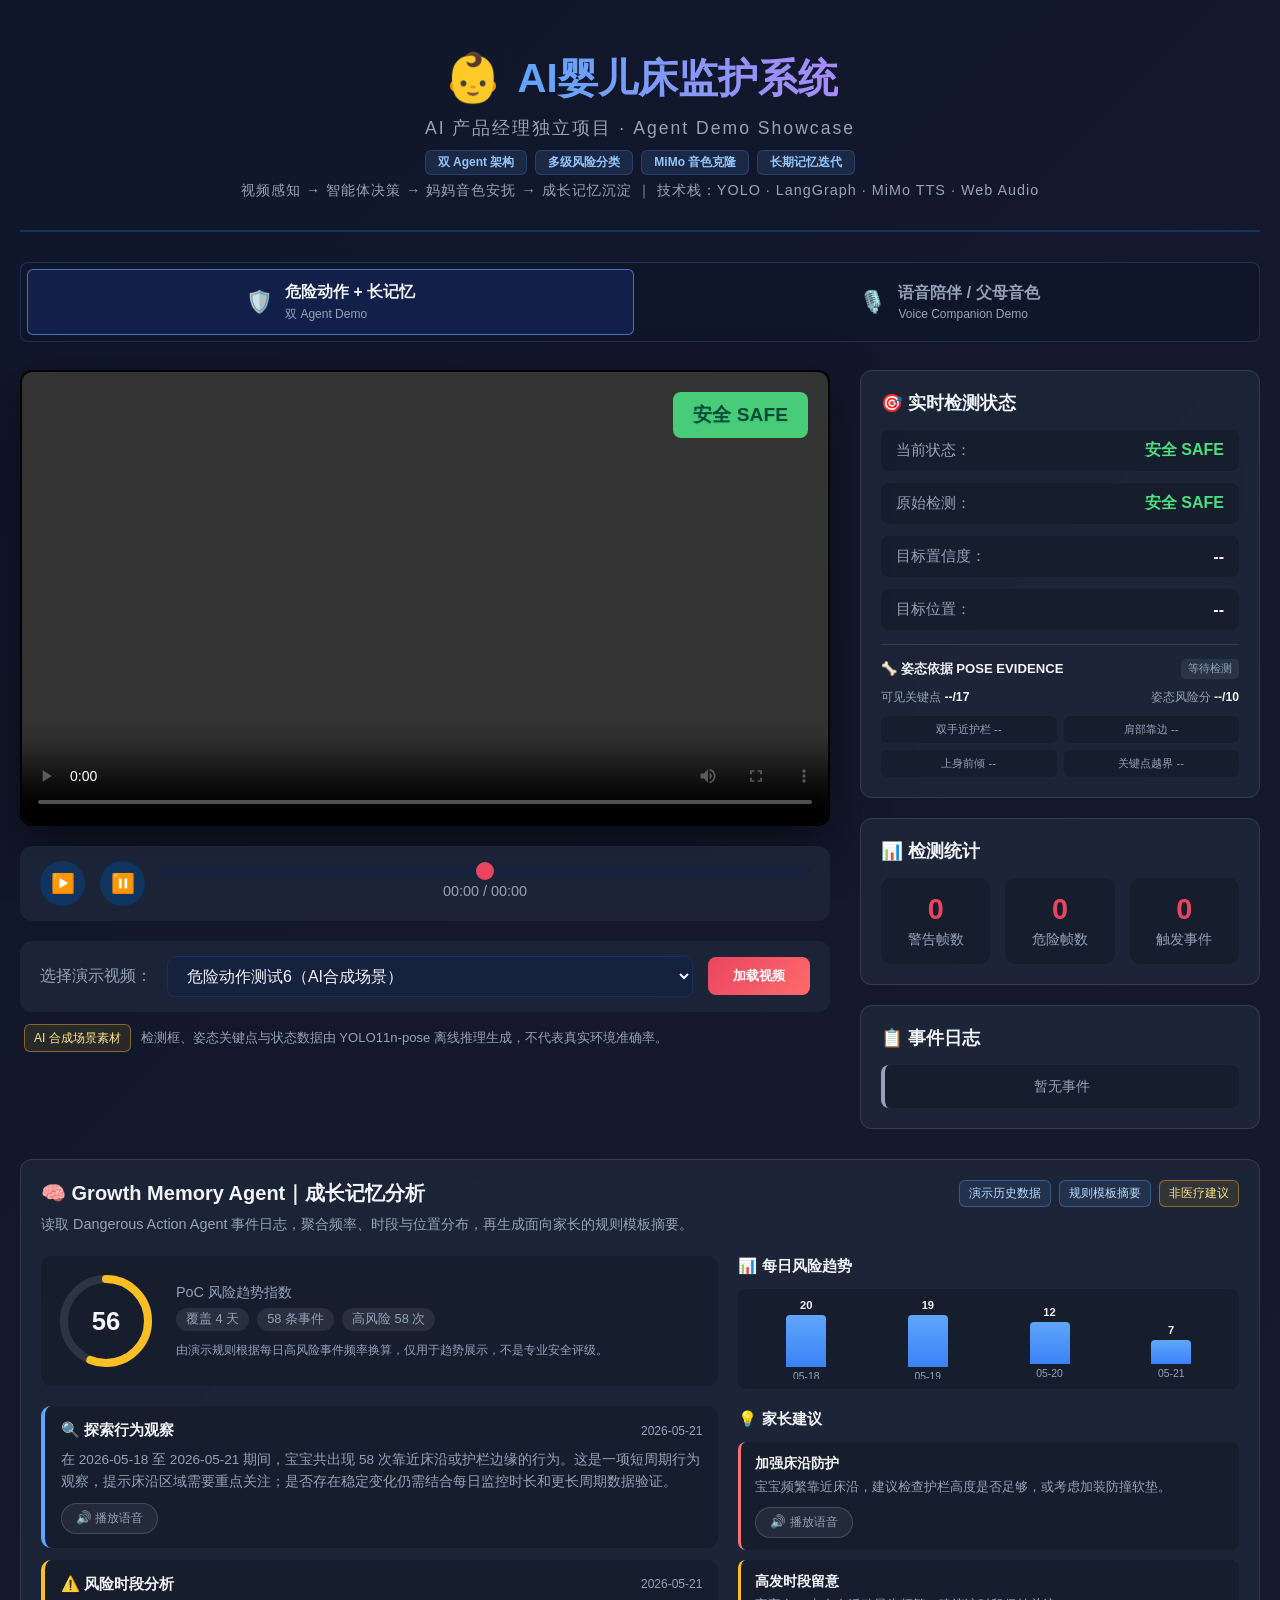
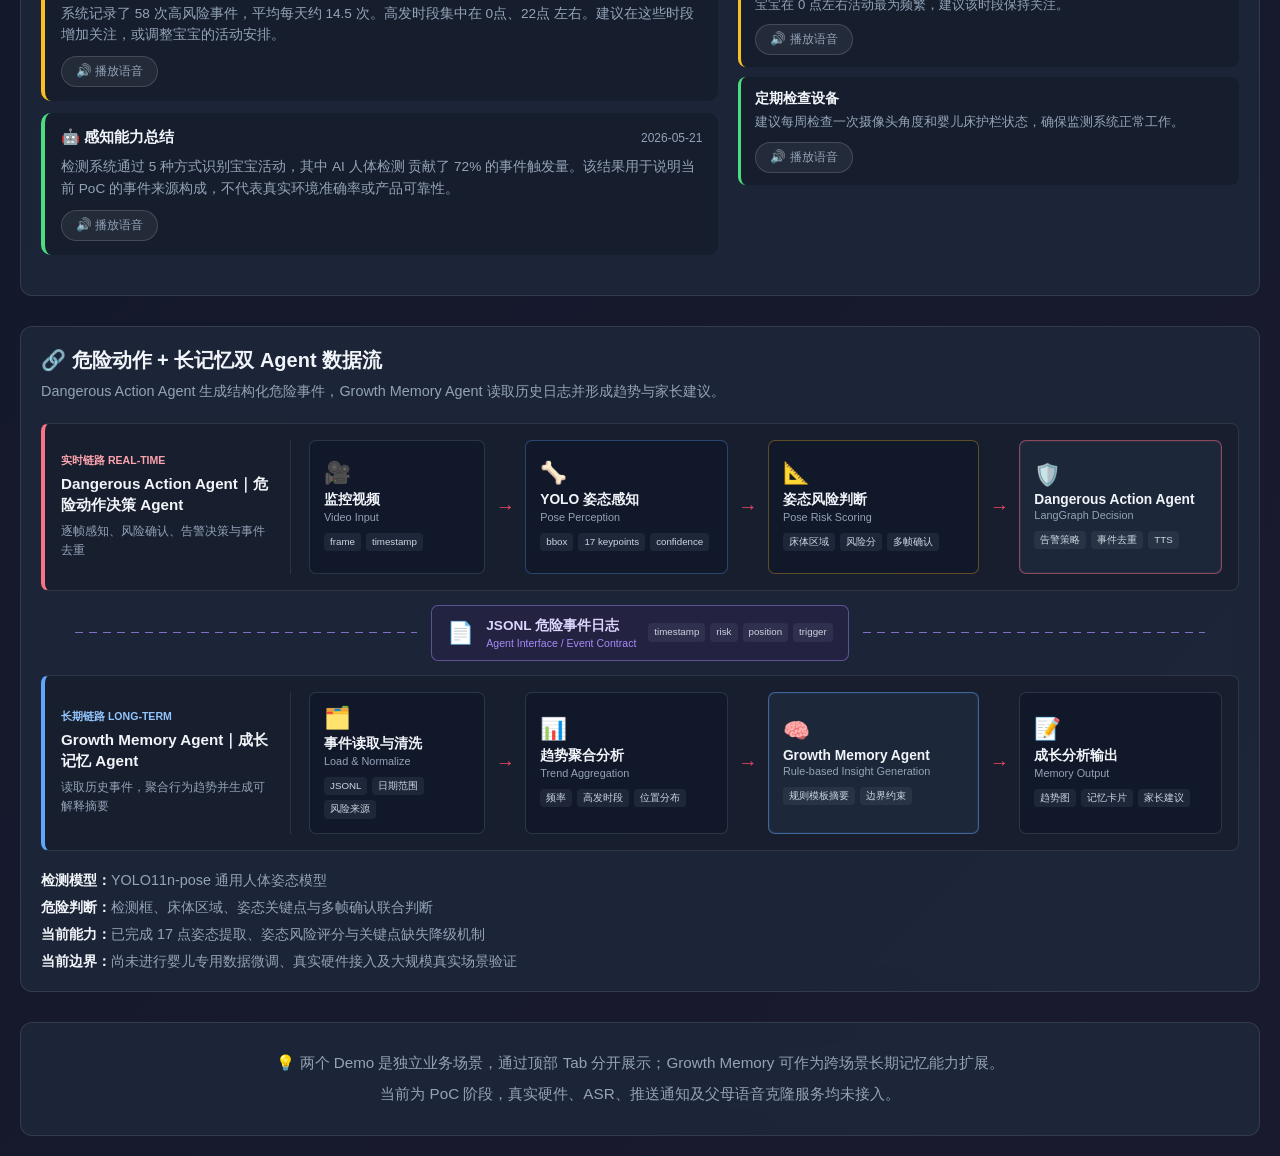
==== commit a64f5972: "新增 Growth Memory Agent 双 Agent 完整演示v2.0.0" ====
--- a/index.html
+++ b/index.html
@@ -3,7 +3,7 @@
 <head>
     <meta charset="UTF-8">
     <meta name="viewport" content="width=device-width, initial-scale=1.0">
-    <title>AI婴儿床监护系统 - 双Agent智能Demo</title>
+    <title>AI婴儿床监护系统 - Agent Demo Showcase</title>
     <link rel="icon" href="data:,">
     <link rel="stylesheet" href="css/style.css">
 </head>
@@ -15,12 +15,37 @@
                 <span class="logo-icon">👶</span>
                 <h1>AI婴儿床监护系统</h1>
             </div>
-            <div class="subtitle">YOLO姿态辅助风险检测 + AI智能预警 + 成长记忆分析 Demo</div>
+            <div class="subtitle">AI 产品经理独立项目 · Agent Demo Showcase</div>
+            <div class="header-tags">
+                <span>双 Agent 架构</span>
+                <span>多级风险分类</span>
+                <span>MiMo 音色克隆</span>
+                <span>长期记忆迭代</span>
+            </div>
             <div class="agent-chain-info">
-                Safety Agent <span class="chain-arrow">→</span> JSONL 事件日志 <span class="chain-arrow">→</span> Growth Memory Agent
+                视频感知 → 智能体决策 → 妈妈音色安抚 → 成长记忆沉淀 ｜
+                技术栈：YOLO · LangGraph · MiMo TTS · Web Audio
             </div>
         </header>
 
+        <nav class="demo-tabs" aria-label="Demo 页面切换">
+            <button class="demo-tab active" type="button" data-tab-target="dangerMemoryTab" aria-selected="true">
+                <span class="demo-tab-icon">🛡️</span>
+                <span>
+                    <strong>危险动作 + 长记忆</strong>
+                    <small>双 Agent Demo</small>
+                </span>
+            </button>
+            <button class="demo-tab" type="button" data-tab-target="voiceCompanionTab" aria-selected="false">
+                <span class="demo-tab-icon">🎙️</span>
+                <span>
+                    <strong>语音陪伴 / 父母音色</strong>
+                    <small>Voice Companion Demo</small>
+                </span>
+            </button>
+        </nav>
+
+        <section id="dangerMemoryTab" class="demo-tab-panel active">
         <!-- 主内容区 -->
         <main class="main-content">
             <!-- 左侧：视频播放区 -->
@@ -157,11 +182,11 @@
             <div class="section-heading">
                 <div>
                     <h2>🧠 Growth Memory Agent｜成长记忆分析</h2>
-                    <p>读取 Safety Agent 事件日志，聚合频率、时段与位置分布，再生成面向家长的摘要。</p>
+                    <p>读取 Dangerous Action Agent 事件日志，聚合频率、时段与位置分布，再生成面向家长的规则模板摘要。</p>
                 </div>
                 <div class="data-badges">
                     <span class="data-badge">演示历史数据</span>
-                    <span id="llmBadge" class="data-badge">AI 生成摘要</span>
+                    <span id="llmBadge" class="data-badge">规则模板摘要</span>
                     <span class="data-badge caution">非医疗建议</span>
                 </div>
             </div>
@@ -203,18 +228,18 @@
             </div>
         </section>
 
-        <section class="info-card tech-card showcase-section">
+        <section class="info-card tech-card showcase-section dual-agent-flow-card">
             <div class="section-heading">
                 <div>
-                    <h2>🔗 双 Agent 数据流</h2>
-                    <p>Safety Agent 负责实时风险闭环，Growth Memory Agent 通过 JSONL 事件契约完成长期分析。</p>
+                    <h2>🔗 危险动作 + 长记忆双 Agent 数据流</h2>
+                    <p>Dangerous Action Agent 生成结构化危险事件，Growth Memory Agent 读取历史日志并形成趋势与家长建议。</p>
                 </div>
             </div>
             <div class="agent-flow">
                 <div class="agent-lane safety-lane">
                     <div class="agent-lane-label">
                         <span class="lane-kicker">实时链路 REAL-TIME</span>
-                        <strong>Safety Agent｜安全决策 Agent</strong>
+                        <strong>Dangerous Action Agent｜危险动作决策 Agent</strong>
                         <span>逐帧感知、风险确认、告警决策与事件去重</span>
                     </div>
                     <div class="agent-lane-nodes">
@@ -222,32 +247,345 @@
                             <span class="flow-icon">🎥</span>
                             <strong>监控视频</strong>
                             <small>Video Input</small>
-                            <div class="flow-tags">
-                                <span>frame</span><span>timestamp</span>
-                            </div>
+                            <div class="flow-tags"><span>frame</span><span>timestamp</span></div>
                         </div>
                         <div class="flow-arrow" aria-hidden="true">→</div>
                         <div class="flow-node perception-node">
                             <span class="flow-icon">🦴</span>
                             <strong>YOLO 姿态感知</strong>
                             <small>Pose Perception</small>
-                            <div class="flow-tags">
-                                <span>bbox</span><span>17 keypoints</span><span>confidence</span>
-                            </div>
+                            <div class="flow-tags"><span>bbox</span><span>17 keypoints</span><span>confidence</span></div>
                         </div>
                         <div class="flow-arrow" aria-hidden="true">→</div>
                         <div class="flow-node rule-node">
                             <span class="flow-icon">📐</span>
                             <strong>姿态风险判断</strong>
                             <small>Pose Risk Scoring</small>
-                            <div class="flow-tags">
-                                <span>床体区域</span><span>风险分</span><span>多帧确认</span>
-                            </div>
+                            <div class="flow-tags"><span>床体区域</span><span>风险分</span><span>多帧确认</span></div>
                         </div>
                         <div class="flow-arrow" aria-hidden="true">→</div>
                         <div class="flow-node agent-node safety-agent-node">
                             <span class="flow-icon">🛡️</span>
-                            <strong>Safety Agent</strong>
+                            <strong>Dangerous Action Agent</strong>
+                            <small>LangGraph Decision</small>
+                            <div class="flow-tags"><span>告警策略</span><span>事件去重</span><span>TTS</span></div>
+                        </div>
+                    </div>
+                </div>
+
+                <div class="event-bus">
+                    <div class="event-bus-line"></div>
+                    <div class="event-node">
+                        <span class="flow-icon">📄</span>
+                        <div>
+                            <strong>JSONL 危险事件日志</strong>
+                            <small>Agent Interface / Event Contract</small>
+                        </div>
+                        <div class="flow-tags"><span>timestamp</span><span>risk</span><span>position</span><span>trigger</span></div>
+                    </div>
+                    <div class="event-bus-line"></div>
+                </div>
+
+                <div class="agent-lane memory-lane">
+                    <div class="agent-lane-label">
+                        <span class="lane-kicker">长期链路 LONG-TERM</span>
+                        <strong>Growth Memory Agent｜成长记忆 Agent</strong>
+                        <span>读取历史事件，聚合行为趋势并生成可解释摘要</span>
+                    </div>
+                    <div class="agent-lane-nodes memory-nodes">
+                        <div class="flow-node memory-input-node">
+                            <span class="flow-icon">🗂️</span>
+                            <strong>事件读取与清洗</strong>
+                            <small>Load & Normalize</small>
+                            <div class="flow-tags"><span>JSONL</span><span>日期范围</span><span>风险来源</span></div>
+                        </div>
+                        <div class="flow-arrow" aria-hidden="true">→</div>
+                        <div class="flow-node analysis-node">
+                            <span class="flow-icon">📊</span>
+                            <strong>趋势聚合分析</strong>
+                            <small>Trend Aggregation</small>
+                            <div class="flow-tags"><span>频率</span><span>高发时段</span><span>位置分布</span></div>
+                        </div>
+                        <div class="flow-arrow" aria-hidden="true">→</div>
+                        <div class="flow-node agent-node memory-agent-node">
+                            <span class="flow-icon">🧠</span>
+                            <strong>Growth Memory Agent</strong>
+                            <small>Rule-based Insight Generation</small>
+                            <div class="flow-tags"><span>规则模板摘要</span><span>边界约束</span></div>
+                        </div>
+                        <div class="flow-arrow" aria-hidden="true">→</div>
+                        <div class="flow-node output-node">
+                            <span class="flow-icon">📝</span>
+                            <strong>成长分析输出</strong>
+                            <small>Memory Output</small>
+                            <div class="flow-tags"><span>趋势图</span><span>记忆卡片</span><span>家长建议</span></div>
+                        </div>
+                    </div>
+                </div>
+            </div>
+            <div class="tech-details">
+                <p><strong>检测模型：</strong>YOLO11n-pose 通用人体姿态模型</p>
+                <p><strong>危险判断：</strong>检测框、床体区域、姿态关键点与多帧确认联合判断</p>
+                <p><strong>当前能力：</strong>已完成 17 点姿态提取、姿态风险评分与关键点缺失降级机制</p>
+                <p><strong>当前边界：</strong>尚未进行婴儿专用数据微调、真实硬件接入及大规模真实场景验证</p>
+            </div>
+        </section>
+        </section>
+
+        <section id="voiceCompanionTab" class="demo-tab-panel">
+        <section id="cryingSimulationSection" class="crying-simulation-card showcase-section">
+            <div class="section-heading">
+                <div>
+                    <h2>🎙️ Voice Companion Agent｜语音陪伴 / 父母音色</h2>
+                    <p>通过测试传感器数据演示哭闹分级、记忆检索、策略选择、效果复核与升级响应。当前不代表真实音频识别结果。</p>
+                </div>
+                <div class="data-badges">
+                    <span class="data-badge">哭声音频已接入</span>
+                    <span class="data-badge">规则驱动决策</span>
+                    <span class="data-badge success">MiMo TTS voiceclone</span>
+                    <span class="data-badge success">MiMo TTS 已接入</span>
+                </div>
+            </div>
+
+            <div class="simulation-toolbar">
+                <label>测试场景
+                    <select id="cryScenarioSelect">
+                        <option value="level1">轻微哼唧｜哭闹 1 级</option>
+                        <option value="level2" selected>夜间困倦｜哭闹 2 级</option>
+                        <option value="success">安抚有效｜自动闭环</option>
+                        <option value="escalation">安抚无效｜升级至 3 级</option>
+                    </select>
+                </label>
+                <button id="runCrySimulationBtn" class="voice-primary-btn" type="button">注入测试场景并自动执行</button>
+                <button id="resetCrySimulationBtn" class="voice-secondary-btn" type="button">重置</button>
+            </div>
+            <div class="simulation-disclosure"><strong>演示边界：</strong>哭声分贝、动作、置信度和安抚效果均为预设测试数据；规则判断与流程编排在浏览器中真实运行。</div>
+
+            <div class="simulation-grid">
+                <article class="simulation-panel perception-panel">
+                    <header><span class="voice-step">1</span><div><h3>测试输入与状态判断</h3><small>Simulated Perception</small></div><b id="simulationStateBadge">等待输入</b></header>
+                    <div class="sensor-grid">
+                        <div><span>声音强度</span><strong id="simDecibel">-- dB</strong></div>
+                        <div><span>哭声节奏</span><strong id="simRhythm">--</strong></div>
+                        <div><span>视觉动作</span><strong id="simMotion">--</strong></div>
+                        <div><span>雷达活动量</span><strong id="simActivity">--</strong></div>
+                    </div>
+                    <div class="classification-result"><div><span>规则判断</span><strong id="simCryLevel">等待测试数据</strong></div><div><span>仿真置信度</span><strong id="simConfidence">--</strong></div></div>
+                    <div class="evidence-box"><span>判断依据</span><ul id="simEvidenceList"><li>等待注入测试场景</li></ul></div>
+                    <div class="need-box"><span>可能需求（仿真推断）</span><div id="simNeedBars"></div></div>
+                </article>
+
+                <article class="simulation-panel decision-panel">
+                    <header><span class="voice-step">2</span><div><h3>记忆检索与自动决策</h3><small>Memory & Strategy</small></div></header>
+                    <div id="simDecisionEmpty" class="voice-empty-state">等待状态判断完成</div>
+                    <div id="simDecisionContent" class="hidden">
+                        <div class="recommendation-card"><span>AI 推荐方案</span><strong id="simStrategy">--</strong><p id="simStrategyReason">--</p></div>
+                        <div class="memory-metrics"><span>相似历史记录<strong id="simHistoryCount">--</strong></span><span>历史成功率<strong id="simSuccessRate">--</strong></span></div>
+                        <div class="voice-routing">
+                            <button class="voice-route selected" type="button" data-sim-voice="mother"><span>妈妈音色</span><strong>系统推荐</strong><small>MiMo voiceclone 已接入</small></button>
+                            <button class="voice-route" type="button" data-sim-voice="father"><span>爸爸音色</span><strong>备选方案</strong><small>可人工接管</small></button>
+                        </div>
+                        <div class="generated-script"><span>待生成安抚语</span><p id="simComfortScript">--</p></div>
+                    </div>
+                </article>
+
+                <article class="simulation-panel execution-panel">
+                    <header><span class="voice-step">3</span><div><h3>策略执行与持续观察</h3><small>Execution Timeline</small></div></header>
+                    <div id="simMonitorWindow" class="monitor-window hidden">
+                        <div class="monitor-feed">
+                            <div class="monitor-static"></div>
+                            <div class="monitor-overlay">
+                                <span class="monitor-badge">LIVE</span>
+                                <span class="monitor-time" id="monitorTime">00:00</span>
+                            </div>
+                            <div class="monitor-message" id="monitorMessage">宝宝可能饿了 / 要抱抱</div>
+                        </div>
+                    </div>
+                    <div class="audio-slot"><div><span>哭声测试输入</span><strong id="cryingSlotStatus">baby_crying.wav 已接入</strong></div><div><span>父母克隆音色</span><strong>MiMo voiceclone 已接入</strong></div></div>
+                    <ol id="simTimeline" class="simulation-timeline"><li><time>--:--</time><span>等待执行</span></li></ol>
+                    <div class="integration-contract"><span>预留事件接口</span><code>cry.level · cry.db · cry.confidence · playback.voice_id · playback.completed</code></div>
+                </article>
+
+                <article class="simulation-panel outcome-panel">
+                    <header><span class="voice-step">4</span><div><h3>效果复核与记忆更新</h3><small>Outcome & Memory</small></div></header>
+                    <div id="simChartBars" class="cry-chart-bars"><span></span><span></span><span></span><span></span><span></span></div>
+                    <div id="simOutcome" class="comfort-result pending">等待系统自动评估</div>
+                    <div class="outcome-metrics"><div><span>状态变化</span><strong id="simStateChange">--</strong></div><div><span>响应耗时</span><strong id="simResponseTime">--</strong></div><div><span>家长通知</span><strong id="simNotification">--</strong></div></div>
+                    <div id="simMemoryUpdate" class="memory-update">尚未生成新的安抚记忆</div>
+                    <div class="human-feedback"><span>人工反馈（可选）</span><button type="button" data-feedback="accurate" disabled>判断准确</button><button type="button" data-feedback="correct" disabled>人工纠正</button></div>
+                </article>
+            </div>
+        </section>
+        <section id="voiceCompanionSection" class="voice-companion-card showcase-section">
+            <div class="section-heading">
+                <div>
+                    <h2>🎙️ Voice Companion Agent｜语音陪伴 Agent</h2>
+                    <p>模拟哭闹事件，查询成长记忆中的安抚偏好，选择角色音色策略并记录模拟安抚结果。</p>
+                </div>
+                <div class="data-badges">
+                    <span class="data-badge caution">模拟哭闹事件</span>
+                    <span class="data-badge">浏览器 TTS</span>
+                    <span class="data-badge success">MiMo TTS 克隆音色已接入</span>
+                </div>
+            </div>
+
+            <div class="voice-demo-grid">
+                <div class="voice-panel cry-panel">
+                    <div class="voice-panel-heading">
+                        <span class="voice-step">1</span>
+                        <div>
+                            <h3>哭闹事件模拟</h3>
+                            <small>Crying Event Simulation</small>
+                        </div>
+                    </div>
+                    <div class="voice-status-row">
+                        <span>当前场景</span>
+                        <strong id="voiceScene">夜间入睡</strong>
+                    </div>
+                    <div class="voice-status-row">
+                        <span>当前状态</span>
+                        <strong id="cryingStatus" class="voice-idle">等待模拟</strong>
+                    </div>
+                    <div class="voice-status-row">
+                        <span>哭闹强度</span>
+                        <strong id="cryIntensity">中等 MEDIUM</strong>
+                    </div>
+                    <button id="simulateCryingBtn" class="voice-primary-btn" type="button" disabled>模拟哭闹事件</button>
+                </div>
+
+                <div class="voice-panel memory-hit-panel">
+                    <div class="voice-panel-heading">
+                        <span class="voice-step">2</span>
+                        <div>
+                            <h3>长记忆偏好检索</h3>
+                            <small>Comfort Memory Retrieval</small>
+                        </div>
+                    </div>
+                    <div id="comfortMemoryState" class="voice-empty-state">等待哭闹事件触发</div>
+                    <div id="comfortMemoryContent" class="comfort-memory-content hidden">
+                        <p id="comfortMemorySummary"></p>
+                        <div class="memory-metrics">
+                            <span>历史成功率 <strong id="comfortSuccessRate">--</strong></span>
+                            <span>历史样本数 <strong id="comfortEvidenceCount">--</strong></span>
+                        </div>
+                        <div class="selected-strategy">
+                            <span>命中策略</span>
+                            <strong id="memoryStrategy">--</strong>
+                        </div>
+                    </div>
+                </div>
+
+                <div class="voice-panel voice-strategy-panel">
+                    <div class="voice-panel-heading">
+                        <span class="voice-step">3</span>
+                        <div>
+                            <h3>父母音色策略</h3>
+                            <small>Voice Strategy Selection</small>
+                        </div>
+                    </div>
+                    <div class="voice-option-grid">
+                        <button class="voice-option" data-voice="mother" type="button">
+                            <span class="voice-option-icon">👩</span>
+                            <strong>妈妈音色</strong>
+                            <small>柔和、较慢</small>
+                        </button>
+                        <button class="voice-option" data-voice="father" type="button">
+                            <span class="voice-option-icon">👨</span>
+                            <strong>爸爸音色</strong>
+                            <small>较低音高</small>
+                        </button>
+                        <button class="voice-option" data-voice="default" type="button">
+                            <span class="voice-option-icon">🔊</span>
+                            <strong>默认音色</strong>
+                            <small>浏览器默认</small>
+                        </button>
+                    </div>
+                    <p class="voice-simulation-note">
+                        当前为模拟音色策略展示；真实产品中将调用外部语音克隆服务返回的 <code>voice_id</code>。
+                    </p>
+                </div>
+
+                <div class="voice-panel playback-panel">
+                    <div class="voice-panel-heading">
+                        <span class="voice-step">4</span>
+                        <div>
+                            <h3>安抚播放与结果</h3>
+                            <small>Playback & Result Recording</small>
+                        </div>
+                    </div>
+                    <div class="comfort-script-box">
+                        <span>规则模板安抚语</span>
+                        <p id="comfortScript">请先模拟哭闹事件。</p>
+                    </div>
+                    <div class="voice-playback-controls">
+                        <button id="playComfortBtn" class="voice-secondary-btn" type="button" disabled>播放安抚语</button>
+                        <button id="stopComfortBtn" class="voice-secondary-btn" type="button" disabled>停止播放</button>
+                        <label class="white-noise-toggle">
+                            <input id="whiteNoiseToggle" type="checkbox" disabled>
+                            <span>低音量白噪音</span>
+                        </label>
+                    </div>
+                    <button id="recordComfortBtn" class="voice-primary-btn" type="button" disabled>
+                        模拟安抚完成并写入记录
+                    </button>
+                    <div id="comfortResult" class="comfort-result pending">
+                        本次安抚结果：等待执行
+                    </div>
+                    <div id="comfortLogStatus" class="comfort-log-status">尚未写入安抚记录</div>
+                </div>
+            </div>
+            <div class="voice-capability-notice">
+                <strong>能力说明：</strong>
+                当前实现哭闹事件模拟、偏好检索、角色音色策略、浏览器 TTS 和 JSONL 回写；
+                未接入真实 ASR、Pipecat、父母声纹训练或语音克隆服务。
+            </div>
+        </section>
+
+        <section class="info-card tech-card showcase-section voice-only-flow">
+            <div class="section-heading">
+                <div>
+                    <h2>🔗 语音陪伴 Agent 数据流</h2>
+                    <p>模拟哭闹事件触发独立安抚链路，并从 Growth Memory 查询长期安抚偏好。</p>
+                </div>
+            </div>
+            <div class="agent-flow">
+                <div class="agent-lane safety-lane">
+                    <div class="agent-lane-label">
+                        <span class="lane-kicker">实时链路 REAL-TIME</span>
+                        <strong>Dangerous Action Agent｜危险动作决策 Agent</strong>
+                        <span>逐帧感知、风险确认、告警决策与事件去重</span>
+                    </div>
+                    <div class="agent-lane-nodes">
+                        <div class="flow-node input-node">
+                            <span class="flow-icon">🎥</span>
+                            <strong>监控视频</strong>
+                            <small>Video Input</small>
+                            <div class="flow-tags">
+                                <span>frame</span><span>timestamp</span>
+                            </div>
+                        </div>
+                        <div class="flow-arrow" aria-hidden="true">→</div>
+                        <div class="flow-node perception-node">
+                            <span class="flow-icon">🦴</span>
+                            <strong>YOLO 姿态感知</strong>
+                            <small>Pose Perception</small>
+                            <div class="flow-tags">
+                                <span>bbox</span><span>17 keypoints</span><span>confidence</span>
+                            </div>
+                        </div>
+                        <div class="flow-arrow" aria-hidden="true">→</div>
+                        <div class="flow-node rule-node">
+                            <span class="flow-icon">📐</span>
+                            <strong>姿态风险判断</strong>
+                            <small>Pose Risk Scoring</small>
+                            <div class="flow-tags">
+                                <span>床体区域</span><span>风险分</span><span>多帧确认</span>
+                            </div>
+                        </div>
+                        <div class="flow-arrow" aria-hidden="true">→</div>
+                        <div class="flow-node agent-node safety-agent-node">
+                            <span class="flow-icon">🛡️</span>
+                            <strong>Dangerous Action Agent</strong>
                             <small>LangGraph Decision</small>
                             <div class="flow-tags">
                                 <span>告警策略</span><span>事件去重</span><span>TTS</span>
@@ -299,9 +637,9 @@
                         <div class="flow-node agent-node memory-agent-node">
                             <span class="flow-icon">🧠</span>
                             <strong>Growth Memory Agent</strong>
-                            <small>LLM Insight Generation</small>
-                            <div class="flow-tags">
-                                <span>结构化摘要</span><span>边界约束</span>
+                            <small>Rule-based Insight Generation</small>
+                            <div class="flow-tags">
+                                <span>规则模板摘要</span><span>边界约束</span>
                             </div>
                         </div>
                         <div class="flow-arrow" aria-hidden="true">→</div>
@@ -311,6 +649,66 @@
                             <small>Memory Output</small>
                             <div class="flow-tags">
                                 <span>趋势图</span><span>记忆卡片</span><span>家长建议</span>
+                            </div>
+                        </div>
+                    </div>
+                </div>
+
+                <div class="memory-share-bus">
+                    <div class="memory-share-line"></div>
+                    <div class="memory-share-node">
+                        <span class="flow-icon">💾</span>
+                        <div>
+                            <strong>共享安抚偏好记忆</strong>
+                            <small>Comfort Preference Memory</small>
+                        </div>
+                        <div class="flow-tags">
+                            <span>scene</span><span>preferred_voice</span><span>success_rate</span>
+                        </div>
+                    </div>
+                    <div class="memory-share-line"></div>
+                </div>
+
+                <div class="agent-lane voice-lane">
+                    <div class="agent-lane-label">
+                        <span class="lane-kicker">陪伴分支 COMPANION</span>
+                        <strong>Voice Companion Agent｜语音陪伴 Agent</strong>
+                        <span>响应模拟哭闹事件，查询安抚偏好并执行模拟播放与结果回写</span>
+                    </div>
+                    <div class="agent-lane-nodes voice-nodes">
+                        <div class="flow-node crying-node">
+                            <span class="flow-icon">👶</span>
+                            <strong>模拟哭闹事件</strong>
+                            <small>Simulated Crying Event</small>
+                            <div class="flow-tags">
+                                <span>scene</span><span>intensity</span><span>duration</span>
+                            </div>
+                        </div>
+                        <div class="flow-arrow" aria-hidden="true">→</div>
+                        <div class="flow-node agent-node voice-agent-node">
+                            <span class="flow-icon">🎙️</span>
+                            <strong>Voice Companion Agent</strong>
+                            <small>Comfort Strategy</small>
+                            <div class="flow-tags">
+                                <span>偏好查询</span><span>音色选择</span><span>规则话术</span>
+                            </div>
+                        </div>
+                        <div class="flow-arrow" aria-hidden="true">→</div>
+                        <div class="flow-node playback-node">
+                            <span class="flow-icon">🔊</span>
+                            <strong>模拟 TTS 播放</strong>
+                            <small>Browser Speech Playback</small>
+                            <div class="flow-tags">
+                                <span>mother</span><span>father</span><span>default</span>
+                            </div>
+                        </div>
+                        <div class="flow-arrow" aria-hidden="true">→</div>
+                        <div class="flow-node voice-log-node">
+                            <span class="flow-icon">📄</span>
+                            <strong>JSONL 安抚记录</strong>
+                            <small>Comfort Result Log</small>
+                            <div class="flow-tags">
+                                <span>voice</span><span>outcome</span><span>simulated</span>
                             </div>
                         </div>
                     </div>
@@ -323,11 +721,12 @@
                 <p><strong>当前边界：</strong>尚未进行婴儿专用数据微调、真实硬件接入及大规模真实场景验证</p>
             </div>
         </section>
+        </section>
 
         <!-- 底部说明 -->
         <footer class="footer">
-            <p>💡 本Demo用于技术展示：Safety Agent（YOLO-pose感知 + LangGraph决策）生成事件日志，Growth Memory Agent 分析趋势并生成成长记忆</p>
-            <p>当前为 PoC 阶段，TTS / 推送通知 / 真实硬件均为模拟实现</p>
+            <p>💡 两个 Demo 是独立业务场景，通过顶部 Tab 分开展示；Growth Memory 可作为跨场景长期记忆能力扩展。</p>
+            <p>当前为 PoC 阶段，真实硬件、ASR、推送通知及父母语音克隆服务均未接入。</p>
         </footer>
     </div>
 
--- a/css/style.css
+++ b/css/style.css
@@ -27,6 +27,10 @@
     overflow-x: hidden;
 }
 
+.hidden {
+    display: none !important;
+}
+
 .container {
     max-width: 1600px;
     margin: 0 auto;
@@ -67,6 +71,151 @@
     letter-spacing: 2px;
 }
 
+.header-tags {
+    display: flex;
+    flex-wrap: wrap;
+    justify-content: center;
+    gap: 8px;
+    margin-top: 10px;
+}
+.header-tags span {
+    background: rgba(96, 165, 250, 0.12);
+    color: #93c5fd;
+    font-size: 0.75rem;
+    font-weight: 600;
+    padding: 3px 12px;
+    border-radius: 6px;
+    border: 1px solid rgba(96, 165, 250, 0.2);
+}
+
+/* 项目简介 Banner */
+.project-intro-banner {
+    text-align: center;
+    padding: 20px 24px 24px;
+    margin-bottom: 24px;
+    background: linear-gradient(135deg, rgba(96, 165, 250, 0.08), rgba(167, 139, 250, 0.06));
+    border: 1px solid rgba(96, 165, 250, 0.15);
+    border-radius: 12px;
+}
+.intro-role {
+    display: inline-block;
+    background: rgba(96, 165, 250, 0.15);
+    color: #93c5fd;
+    font-size: 0.78rem;
+    font-weight: 600;
+    padding: 3px 12px;
+    border-radius: 20px;
+    letter-spacing: 0.06em;
+    margin-bottom: 10px;
+}
+.intro-title {
+    font-size: 1.25rem;
+    color: #e2e8f0;
+    font-weight: 700;
+    margin-bottom: 8px;
+    letter-spacing: 0.02em;
+}
+.intro-flow {
+    font-size: 0.85rem;
+    color: #93c5fd;
+    font-family: 'Courier New', monospace;
+    letter-spacing: 0.04em;
+    margin-bottom: 12px;
+    word-break: break-all;
+}
+.intro-highlights {
+    display: flex;
+    flex-wrap: wrap;
+    justify-content: center;
+    gap: 8px;
+    margin-bottom: 12px;
+}
+.intro-highlights span {
+    background: rgba(167, 139, 250, 0.15);
+    color: #c4b5fd;
+    font-size: 0.75rem;
+    font-weight: 600;
+    padding: 4px 12px;
+    border-radius: 6px;
+    border: 1px solid rgba(167, 139, 250, 0.25);
+}
+.intro-tech {
+    font-size: 0.73rem;
+    color: #64748b;
+    margin-bottom: 6px;
+    letter-spacing: 0.03em;
+}
+.intro-note {
+    font-size: 0.7rem;
+    color: #475569;
+    font-style: italic;
+}
+
+.demo-tabs {
+    display: grid;
+    grid-template-columns: repeat(2, minmax(0, 1fr));
+    gap: 12px;
+    margin: 0 0 28px;
+    padding: 6px;
+    border: 1px solid rgba(96, 165, 250, 0.18);
+    border-radius: 8px;
+    background: rgba(15, 23, 42, 0.72);
+}
+
+.demo-tab {
+    display: flex;
+    align-items: center;
+    justify-content: center;
+    gap: 12px;
+    min-height: 66px;
+    padding: 10px 16px;
+    border: 1px solid transparent;
+    border-radius: 6px;
+    background: transparent;
+    color: var(--text-secondary);
+    cursor: pointer;
+    transition: background-color 0.2s ease, border-color 0.2s ease, color 0.2s ease;
+}
+
+.demo-tab:hover {
+    border-color: rgba(96, 165, 250, 0.3);
+    color: var(--text-primary);
+}
+
+.demo-tab.active {
+    border-color: rgba(96, 165, 250, 0.62);
+    background: rgba(30, 64, 175, 0.24);
+    color: var(--text-primary);
+}
+
+.demo-tab-icon {
+    font-size: 1.35rem;
+}
+
+.demo-tab span:last-child {
+    display: flex;
+    flex-direction: column;
+    align-items: flex-start;
+    gap: 3px;
+}
+
+.demo-tab strong {
+    font-size: 0.98rem;
+}
+
+.demo-tab small {
+    color: var(--text-secondary);
+    font-size: 0.75rem;
+}
+
+.demo-tab-panel {
+    display: none;
+}
+
+.demo-tab-panel.active {
+    display: block;
+}
+
 /* 主内容区 */
 .main-content {
     display: grid;
@@ -80,6 +229,7 @@
     display: flex;
     flex-direction: column;
     gap: 20px;
+    min-width: 0;
 }
 
 .video-container {
@@ -354,6 +504,7 @@
     display: flex;
     flex-direction: column;
     gap: 20px;
+    min-width: 0;
 }
 
 .info-card {
@@ -570,6 +721,17 @@
     flex-direction: column;
     gap: 14px;
     margin-bottom: 20px;
+}
+
+.voice-only-flow .safety-lane,
+.voice-only-flow .event-bus,
+.voice-only-flow .memory-lane,
+.voice-only-flow .tech-details {
+    display: none;
+}
+
+.voice-only-flow .memory-share-bus {
+    margin-top: 0;
 }
 
 .agent-lane {
@@ -696,6 +858,19 @@
     box-shadow: inset 0 0 0 1px rgba(96, 165, 250, 0.08);
 }
 
+.voice-agent-node {
+    border-color: rgba(192, 132, 252, 0.52);
+    box-shadow: inset 0 0 0 1px rgba(192, 132, 252, 0.08);
+}
+
+.voice-lane {
+    border-left: 4px solid #c084fc;
+}
+
+.voice-lane .lane-kicker {
+    color: #d8b4fe;
+}
+
 .flow-arrow {
     display: flex;
     align-items: center;
@@ -747,6 +922,50 @@
 }
 
 .event-node .flow-tags {
+    margin-top: 0;
+}
+
+.memory-share-bus {
+    display: grid;
+    grid-template-columns: 1fr auto 1fr;
+    align-items: center;
+    gap: 14px;
+    padding: 0 34px;
+}
+
+.memory-share-line {
+    height: 1px;
+    background: repeating-linear-gradient(
+        90deg,
+        rgba(74, 222, 128, 0.65) 0 8px,
+        transparent 8px 14px
+    );
+}
+
+.memory-share-node {
+    display: flex;
+    align-items: center;
+    gap: 12px;
+    padding: 11px 15px;
+    border: 1px solid rgba(74, 222, 128, 0.38);
+    border-radius: 7px;
+    background: rgba(20, 83, 45, 0.12);
+}
+
+.memory-share-node strong {
+    display: block;
+    color: #bbf7d0;
+    font-size: 0.84rem;
+}
+
+.memory-share-node small {
+    display: block;
+    margin-top: 2px;
+    color: #86efac;
+    font-size: 0.66rem;
+}
+
+.memory-share-node .flow-tags {
     margin-top: 0;
 }
 
@@ -800,6 +1019,24 @@
 @media (max-width: 768px) {
     .header h1 {
         font-size: 1.8rem;
+    }
+
+    .demo-tabs {
+        grid-template-columns: 1fr;
+    }
+
+    .demo-tab {
+        justify-content: flex-start;
+    }
+
+    .video-selector {
+        align-items: stretch;
+        flex-direction: column;
+    }
+
+    .video-select,
+    .load-btn {
+        width: 100%;
     }
 
     .info-section {
@@ -853,6 +1090,29 @@
         justify-content: center;
         text-align: center;
     }
+
+    .memory-share-bus {
+        grid-template-columns: 1fr;
+        justify-items: stretch;
+        padding: 0 16px;
+    }
+
+    .memory-share-line {
+        width: 1px;
+        height: 24px;
+        justify-self: center;
+        background: repeating-linear-gradient(
+            180deg,
+            rgba(74, 222, 128, 0.65) 0 8px,
+            transparent 8px 14px
+        );
+    }
+
+    .memory-share-node {
+        flex-wrap: wrap;
+        justify-content: center;
+        text-align: center;
+    }
 }
 
 /* ── Growth Memory Agent 样式 ──────────────────────────── */
@@ -870,8 +1130,726 @@
     margin: 0 8px;
 }
 
+.agent-chain-info .chain-separator {
+    margin: 0 9px;
+    color: rgba(148, 163, 184, 0.55);
+}
+
 .showcase-section {
     margin-bottom: 30px;
+}
+
+.voice-companion-card {
+    padding: 20px;
+    border: 1px solid rgba(255, 255, 255, 0.1);
+    border-radius: 8px;
+    background: var(--card-bg);
+    backdrop-filter: blur(10px);
+}
+
+#voiceCompanionSection,
+.voice-only-flow {
+    display: none;
+}
+
+.crying-simulation-card {
+    padding: 20px;
+    border: 1px solid rgba(96, 165, 250, 0.22);
+    border-radius: 12px;
+    background: var(--card-bg);
+}
+
+.simulation-toolbar {
+    display: flex;
+    align-items: flex-end;
+    gap: 12px;
+    margin-bottom: 12px;
+    padding: 14px;
+    border-radius: 9px;
+    background: rgba(15, 23, 42, 0.72);
+}
+
+.simulation-toolbar label {
+    display: flex;
+    flex: 1;
+    min-width: 240px;
+    flex-direction: column;
+    gap: 6px;
+    color: var(--text-secondary);
+    font-size: 0.75rem;
+}
+
+.simulation-toolbar select {
+    min-height: 42px;
+    padding: 8px 12px;
+    border: 1px solid rgba(96, 165, 250, 0.42);
+    border-radius: 7px;
+    background: var(--secondary-color);
+    color: var(--text-primary);
+}
+
+.simulation-toolbar .voice-primary-btn {
+    width: auto;
+    min-width: 230px;
+    margin-top: 0;
+}
+
+.simulation-disclosure {
+    margin-bottom: 16px;
+    padding: 10px 12px;
+    border-left: 3px solid var(--warning-color);
+    border-radius: 0 7px 7px 0;
+    background: rgba(251, 191, 36, 0.07);
+    color: var(--text-secondary);
+    font-size: 0.78rem;
+}
+
+.simulation-disclosure strong {
+    color: #fde68a;
+}
+
+.simulation-grid {
+    display: grid;
+    grid-template-columns: repeat(2, minmax(0, 1fr));
+    gap: 16px;
+}
+
+.simulation-panel {
+    min-width: 0;
+    padding: 16px;
+    border: 1px solid rgba(148, 163, 184, 0.18);
+    border-radius: 9px;
+    background: rgba(15, 23, 42, 0.62);
+}
+
+.simulation-panel.running {
+    border-color: rgba(96, 165, 250, 0.55);
+}
+
+.simulation-panel.completed {
+    border-color: rgba(74, 222, 128, 0.4);
+}
+
+.simulation-panel.alert {
+    border-color: rgba(248, 113, 113, 0.58);
+}
+
+.simulation-panel > header {
+    display: flex;
+    align-items: center;
+    gap: 10px;
+    margin-bottom: 14px;
+}
+
+.simulation-panel > header h3 {
+    font-size: 0.98rem;
+}
+
+.simulation-panel > header small {
+    display: block;
+    margin-top: 2px;
+    color: var(--text-secondary);
+    font-size: 0.68rem;
+}
+
+#simulationStateBadge {
+    margin-left: auto;
+    padding: 4px 8px;
+    border-radius: 999px;
+    background: rgba(148, 163, 184, 0.12);
+    color: var(--text-secondary);
+    font-size: 0.68rem;
+}
+
+#simulationStateBadge.running {
+    background: rgba(96, 165, 250, 0.13);
+    color: #bfdbfe;
+}
+
+#simulationStateBadge.success {
+    background: rgba(74, 222, 128, 0.13);
+    color: #bbf7d0;
+}
+
+#simulationStateBadge.danger {
+    background: rgba(248, 113, 113, 0.13);
+    color: #fecaca;
+}
+
+.sensor-grid,
+.outcome-metrics,
+.audio-slot {
+    display: grid;
+    grid-template-columns: repeat(2, minmax(0, 1fr));
+    gap: 8px;
+}
+
+.sensor-grid div,
+.outcome-metrics div,
+.classification-result > div,
+.audio-slot > div {
+    padding: 10px;
+    border-radius: 7px;
+    background: rgba(0, 0, 0, 0.2);
+}
+
+.sensor-grid span,
+.outcome-metrics span,
+.classification-result span,
+.audio-slot span {
+    display: block;
+    color: var(--text-secondary);
+    font-size: 0.7rem;
+}
+
+.sensor-grid strong,
+.outcome-metrics strong,
+.classification-result strong,
+.audio-slot strong {
+    display: block;
+    margin-top: 4px;
+    color: var(--text-primary);
+    font-size: 0.82rem;
+}
+
+.classification-result {
+    display: grid;
+    grid-template-columns: 1.4fr 0.6fr;
+    gap: 8px;
+    margin-top: 8px;
+}
+
+.evidence-box,
+.need-box,
+.recommendation-card,
+.generated-script,
+.integration-contract,
+.memory-update {
+    margin-top: 10px;
+    padding: 11px;
+    border-radius: 7px;
+    background: rgba(0, 0, 0, 0.18);
+}
+
+.evidence-box > span,
+.need-box > span,
+.recommendation-card > span,
+.generated-script > span,
+.integration-contract > span {
+    color: var(--text-secondary);
+    font-size: 0.7rem;
+}
+
+.evidence-box ul {
+    margin: 7px 0 0 18px;
+    color: #cbd5e1;
+    font-size: 0.76rem;
+    line-height: 1.65;
+}
+
+#simNeedBars {
+    display: flex;
+    flex-direction: column;
+    gap: 7px;
+    margin-top: 9px;
+}
+
+.need-row {
+    display: grid;
+    grid-template-columns: 48px 1fr 38px;
+    align-items: center;
+    gap: 8px;
+    color: var(--text-secondary);
+    font-size: 0.7rem;
+}
+
+.need-track {
+    height: 7px;
+    overflow: hidden;
+    border-radius: 99px;
+    background: rgba(148, 163, 184, 0.12);
+}
+
+.need-track i {
+    display: block;
+    height: 100%;
+    background: linear-gradient(90deg, #60a5fa, #a78bfa);
+}
+
+.recommendation-card {
+    border-left: 3px solid #60a5fa;
+}
+
+.recommendation-card strong,
+.recommendation-card p,
+.generated-script p {
+    display: block;
+    margin-top: 6px;
+}
+
+.recommendation-card p,
+.generated-script p {
+    color: var(--text-secondary);
+    font-size: 0.76rem;
+    line-height: 1.55;
+}
+
+.voice-routing {
+    display: grid;
+    grid-template-columns: repeat(2, minmax(0, 1fr));
+    gap: 8px;
+    margin-top: 10px;
+}
+
+.voice-route {
+    padding: 10px;
+    border: 1px solid rgba(148, 163, 184, 0.2);
+    border-radius: 7px;
+    background: rgba(0, 0, 0, 0.17);
+    color: var(--text-primary);
+    cursor: pointer;
+    text-align: left;
+}
+
+.voice-route.selected {
+    border-color: #60a5fa;
+    background: rgba(59, 130, 246, 0.13);
+}
+
+.voice-route span,
+.voice-route strong,
+.voice-route small {
+    display: block;
+}
+
+.voice-route span,
+.voice-route small {
+    color: var(--text-secondary);
+    font-size: 0.68rem;
+}
+
+.voice-route strong {
+    margin: 4px 0;
+    font-size: 0.8rem;
+}
+
+.audio-slot strong {
+    color: #fde68a;
+}
+
+.simulation-timeline {
+    display: flex;
+    max-height: 225px;
+    flex-direction: column;
+    gap: 7px;
+    margin-top: 12px;
+    overflow-y: auto;
+    list-style: none;
+}
+
+.simulation-timeline li {
+    display: grid;
+    grid-template-columns: 48px 1fr;
+    gap: 10px;
+    padding: 8px 10px;
+    border-left: 2px solid rgba(148, 163, 184, 0.25);
+    background: rgba(0, 0, 0, 0.15);
+    color: var(--text-secondary);
+    font-size: 0.75rem;
+}
+
+.simulation-timeline li.active {
+    border-left-color: #60a5fa;
+    color: #dbeafe;
+}
+
+.simulation-timeline li.done {
+    border-left-color: var(--safe-color);
+    color: #bbf7d0;
+}
+
+.simulation-timeline li.danger {
+    border-left-color: var(--danger-color);
+    color: #fecaca;
+}
+
+.integration-contract code {
+    display: block;
+    margin-top: 6px;
+    color: #bfdbfe;
+    font-size: 0.68rem;
+}
+
+.cry-chart-bars {
+    display: flex;
+    height: 120px;
+    align-items: flex-end;
+    justify-content: space-around;
+    gap: 10px;
+    padding: 10px;
+    border-bottom: 1px solid rgba(148, 163, 184, 0.2);
+    border-radius: 7px;
+    background: rgba(0, 0, 0, 0.2);
+}
+
+.cry-chart-bars span {
+    width: 13%;
+    min-height: 8px;
+    height: 8px;
+    border-radius: 5px 5px 0 0;
+    background: linear-gradient(180deg, #f87171, #fbbf24);
+    transition: height 0.45s ease;
+}
+
+.outcome-metrics {
+    grid-template-columns: repeat(3, minmax(0, 1fr));
+    margin-top: 10px;
+}
+
+.memory-update {
+    color: var(--text-secondary);
+    font-size: 0.76rem;
+    line-height: 1.55;
+}
+
+.memory-update.success {
+    border-left: 3px solid var(--safe-color);
+    color: #bbf7d0;
+}
+
+.memory-update.danger {
+    border-left: 3px solid var(--danger-color);
+    color: #fecaca;
+}
+
+.human-feedback {
+    display: flex;
+    align-items: center;
+    gap: 8px;
+    margin-top: 10px;
+}
+
+.human-feedback span {
+    margin-right: auto;
+    color: var(--text-secondary);
+    font-size: 0.7rem;
+}
+
+.human-feedback button {
+    padding: 6px 9px;
+    border: 1px solid rgba(148, 163, 184, 0.25);
+    border-radius: 6px;
+    background: rgba(0, 0, 0, 0.18);
+    color: var(--text-primary);
+}
+
+.voice-demo-grid {
+    display: grid;
+    grid-template-columns: repeat(2, minmax(0, 1fr));
+    gap: 16px;
+}
+
+.voice-panel {
+    min-width: 0;
+    padding: 16px;
+    border: 1px solid rgba(148, 163, 184, 0.18);
+    border-radius: 7px;
+    background: rgba(15, 23, 42, 0.58);
+    transition: border-color 0.25s ease, box-shadow 0.25s ease;
+}
+
+.voice-panel.active {
+    border-color: rgba(96, 165, 250, 0.5);
+    box-shadow: inset 0 0 0 1px rgba(96, 165, 250, 0.08);
+}
+
+.voice-panel.completed {
+    border-color: rgba(74, 222, 128, 0.36);
+}
+
+.voice-panel-heading {
+    display: flex;
+    align-items: center;
+    gap: 10px;
+    margin-bottom: 14px;
+}
+
+.voice-panel-heading h3 {
+    color: var(--text-primary);
+    font-size: 0.98rem;
+}
+
+.voice-panel-heading small {
+    display: block;
+    margin-top: 2px;
+    color: var(--text-secondary);
+    font-size: 0.68rem;
+}
+
+.voice-step {
+    display: inline-flex;
+    width: 28px;
+    height: 28px;
+    flex: 0 0 28px;
+    align-items: center;
+    justify-content: center;
+    border-radius: 50%;
+    background: #0f4c81;
+    color: white;
+    font-size: 0.78rem;
+    font-weight: 700;
+}
+
+.voice-status-row {
+    display: flex;
+    align-items: center;
+    justify-content: space-between;
+    gap: 14px;
+    padding: 9px 10px;
+    border-bottom: 1px solid rgba(255, 255, 255, 0.06);
+    color: var(--text-secondary);
+    font-size: 0.8rem;
+}
+
+.voice-status-row strong {
+    color: var(--text-primary);
+    font-size: 0.82rem;
+}
+
+.voice-status-row .voice-idle {
+    color: var(--text-secondary);
+}
+
+.voice-status-row .voice-alert {
+    color: var(--danger-color);
+}
+
+.voice-primary-btn,
+.voice-secondary-btn {
+    min-height: 40px;
+    border: 0;
+    border-radius: 7px;
+    color: white;
+    cursor: pointer;
+    font-weight: 600;
+    transition: opacity 0.2s ease, background-color 0.2s ease, transform 0.2s ease;
+}
+
+.voice-primary-btn {
+    width: 100%;
+    margin-top: 14px;
+    padding: 9px 14px;
+    background: #e94560;
+}
+
+.voice-secondary-btn {
+    padding: 8px 14px;
+    background: #0f4c81;
+}
+
+.voice-primary-btn:hover:not(:disabled),
+.voice-secondary-btn:hover:not(:disabled) {
+    transform: translateY(-1px);
+}
+
+.voice-primary-btn:disabled,
+.voice-secondary-btn:disabled {
+    cursor: not-allowed;
+    opacity: 0.42;
+}
+
+.voice-empty-state {
+    display: flex;
+    min-height: 148px;
+    align-items: center;
+    justify-content: center;
+    border: 1px dashed rgba(148, 163, 184, 0.25);
+    border-radius: 7px;
+    color: var(--text-secondary);
+    font-size: 0.82rem;
+}
+
+.comfort-memory-content p {
+    color: var(--text-secondary);
+    font-size: 0.83rem;
+    line-height: 1.65;
+}
+
+.memory-metrics {
+    display: grid;
+    grid-template-columns: repeat(2, minmax(0, 1fr));
+    gap: 9px;
+    margin-top: 14px;
+}
+
+.memory-metrics span,
+.selected-strategy {
+    padding: 9px 10px;
+    border-radius: 6px;
+    background: rgba(0, 0, 0, 0.18);
+    color: var(--text-secondary);
+    font-size: 0.76rem;
+}
+
+.memory-metrics strong,
+.selected-strategy strong {
+    display: block;
+    margin-top: 3px;
+    color: var(--text-primary);
+}
+
+.selected-strategy {
+    margin-top: 9px;
+}
+
+.voice-option-grid {
+    display: grid;
+    grid-template-columns: repeat(3, minmax(0, 1fr));
+    gap: 9px;
+}
+
+.voice-option {
+    min-width: 0;
+    min-height: 112px;
+    padding: 11px 8px;
+    border: 1px solid rgba(148, 163, 184, 0.2);
+    border-radius: 7px;
+    background: rgba(0, 0, 0, 0.17);
+    color: var(--text-primary);
+    cursor: pointer;
+}
+
+.voice-option.selected {
+    border-color: #60a5fa;
+    background: rgba(59, 130, 246, 0.13);
+    box-shadow: inset 0 0 0 1px rgba(96, 165, 250, 0.18);
+}
+
+.voice-option-icon {
+    display: block;
+    margin-bottom: 7px;
+    font-size: 1.45rem;
+}
+
+.voice-option strong,
+.voice-option small {
+    display: block;
+}
+
+.voice-option strong {
+    font-size: 0.8rem;
+}
+
+.voice-option small {
+    margin-top: 4px;
+    color: var(--text-secondary);
+    font-size: 0.65rem;
+}
+
+.voice-simulation-note,
+.voice-capability-notice {
+    color: var(--text-secondary);
+    font-size: 0.75rem;
+    line-height: 1.55;
+}
+
+.voice-simulation-note {
+    margin-top: 12px;
+}
+
+.voice-simulation-note code {
+    color: #bfdbfe;
+}
+
+.comfort-script-box {
+    padding: 12px;
+    border-left: 3px solid #60a5fa;
+    border-radius: 0 7px 7px 0;
+    background: rgba(0, 0, 0, 0.18);
+}
+
+.comfort-script-box span {
+    color: var(--text-secondary);
+    font-size: 0.7rem;
+}
+
+.comfort-script-box p {
+    margin-top: 6px;
+    color: var(--text-primary);
+    font-size: 0.88rem;
+    line-height: 1.55;
+}
+
+.voice-playback-controls {
+    display: flex;
+    flex-wrap: wrap;
+    align-items: center;
+    gap: 9px;
+    margin-top: 12px;
+}
+
+.white-noise-toggle {
+    display: inline-flex;
+    min-height: 40px;
+    align-items: center;
+    gap: 7px;
+    padding: 7px 10px;
+    border-radius: 7px;
+    background: rgba(0, 0, 0, 0.18);
+    color: var(--text-secondary);
+    font-size: 0.74rem;
+}
+
+.comfort-result,
+.comfort-log-status {
+    margin-top: 10px;
+    padding: 9px 11px;
+    border-radius: 6px;
+    font-size: 0.76rem;
+}
+
+.comfort-result {
+    background: rgba(148, 163, 184, 0.09);
+    color: var(--text-secondary);
+}
+
+.comfort-result.playing {
+    background: rgba(96, 165, 250, 0.12);
+    color: #bfdbfe;
+}
+
+.comfort-result.success {
+    background: rgba(74, 222, 128, 0.12);
+    color: #bbf7d0;
+}
+
+.comfort-result.warning {
+    background: rgba(251, 191, 36, 0.12);
+    color: #fde68a;
+}
+
+.comfort-log-status {
+    padding-left: 0;
+    color: var(--text-secondary);
+}
+
+.comfort-log-status.success {
+    color: var(--safe-color);
+}
+
+.comfort-log-status.error {
+    color: var(--danger-color);
+}
+
+.voice-capability-notice {
+    margin-top: 14px;
+    padding: 11px 13px;
+    border-left: 3px solid #fbbf24;
+    background: rgba(251, 191, 36, 0.07);
+}
+
+.voice-capability-notice strong {
+    color: #fde68a;
 }
 
 .growth-memory-card {
@@ -1155,6 +2133,14 @@
     .growth-overview-grid {
         grid-template-columns: 1fr;
     }
+
+    .voice-demo-grid {
+        grid-template-columns: 1fr;
+    }
+
+    .simulation-grid {
+        grid-template-columns: 1fr;
+    }
 }
 
 @media (max-width: 768px) {
@@ -1169,4 +2155,215 @@
     .source-disclosure {
         align-items: flex-start;
     }
-}
+
+    .voice-option-grid {
+        grid-template-columns: 1fr;
+    }
+
+    .voice-option {
+        min-height: 86px;
+    }
+
+    .simulation-toolbar {
+        align-items: stretch;
+        flex-direction: column;
+    }
+
+    .simulation-toolbar .voice-primary-btn {
+        width: 100%;
+        min-width: 0;
+    }
+
+    .sensor-grid,
+    .audio-slot,
+    .outcome-metrics {
+        grid-template-columns: 1fr;
+    }
+}
+
+/* ── 语音克隆播放按钮 ─────────────────────────── */
+
+.voice-play-btn {
+    display: inline-flex;
+    align-items: center;
+    gap: 6px;
+    margin-top: 10px;
+    padding: 6px 14px;
+    border: 1px solid rgba(255, 255, 255, 0.15);
+    border-radius: 20px;
+    background: rgba(255, 255, 255, 0.06);
+    color: var(--text-secondary);
+    font-size: 0.78rem;
+    cursor: pointer;
+    transition: background 0.2s, color 0.2s, border-color 0.2s;
+}
+
+.voice-play-btn:hover {
+    background: rgba(255, 255, 255, 0.12);
+    color: var(--text-primary);
+    border-color: rgba(255, 255, 255, 0.25);
+}
+
+.voice-play-btn.playing {
+    color: var(--safe-color);
+    border-color: var(--safe-color);
+    background: rgba(74, 222, 128, 0.08);
+    animation: voice-pulse 1.5s ease-in-out infinite;
+}
+
+@keyframes voice-pulse {
+    0%, 100% { opacity: 1; }
+    50% { opacity: 0.6; }
+}
+
+/* ── Growth Memory 思考状态动画 ───────────────── */
+
+.gm-thinking {
+    display: flex;
+    flex-direction: column;
+    align-items: center;
+    justify-content: center;
+    gap: 16px;
+    padding: 40px 20px;
+    min-height: 120px;
+}
+
+.gm-thinking-spinner {
+    display: flex;
+    gap: 8px;
+}
+
+.gm-thinking-spinner span {
+    width: 10px;
+    height: 10px;
+    border-radius: 50%;
+    background: var(--safe-color);
+    animation: gm-bounce 1.4s ease-in-out infinite both;
+}
+
+.gm-thinking-spinner span:nth-child(2) {
+    animation-delay: 0.16s;
+}
+
+.gm-thinking-spinner span:nth-child(3) {
+    animation-delay: 0.32s;
+}
+
+@keyframes gm-bounce {
+    0%, 80%, 100% {
+        transform: scale(0.6);
+        opacity: 0.4;
+    }
+    40% {
+        transform: scale(1);
+        opacity: 1;
+    }
+}
+
+.gm-thinking-text {
+    font-size: 0.85rem;
+    color: var(--text-secondary);
+    letter-spacing: 0.02em;
+}
+
+/* ── 监控小窗 (Voice Companion Demo) ───────────────── */
+
+.monitor-window {
+    width: 100%;
+    margin-bottom: 16px;
+    border-radius: 12px;
+    overflow: hidden;
+    border: 2px solid rgba(239, 68, 68, 0.7);
+    box-shadow: 0 0 24px rgba(239, 68, 68, 0.35), 0 0 60px rgba(239, 68, 68, 0.12);
+    background: #0a0a0a;
+    transition: box-shadow 0.4s ease;
+}
+.monitor-window::before {
+    content: '📹 实时监控画面';
+    display: block;
+    background: linear-gradient(90deg, rgba(239, 68, 68, 0.12), transparent);
+    color: #fca5a5;
+    font-size: 0.75rem;
+    font-weight: 600;
+    padding: 5px 12px;
+    letter-spacing: 0.04em;
+}
+.monitor-window.hidden {
+    display: none;
+}
+
+.monitor-feed {
+    position: relative;
+    width: 100%;
+    aspect-ratio: 16 / 9;
+    min-height: 160px;
+    background: #0a0a0a;
+    overflow: hidden;
+}
+
+/* 雪花噪点动画 */
+.monitor-static {
+    position: absolute;
+    inset: 0;
+    background-image: url("data:image/svg+xml,%3Csvg xmlns='http://www.w3.org/2000/svg' width='6' height='6'%3E%3Crect width='2' height='1' fill='%23fff' opacity='0.25'/%3E%3Crect x='3' y='3' width='1' height='2' fill='%23fff' opacity='0.18'/%3E%3Crect x='1' y='4' width='1' height='1' fill='%23aaa' opacity='0.15'/%3E%3C/svg%3E");
+    background-size: 6px 6px;
+    animation: staticFlicker 0.12s steps(4) infinite;
+    opacity: 0.55;
+}
+@keyframes staticFlicker {
+    0%   { transform: translate(0, 0); }
+    33%  { transform: translate(-1px, 1px); }
+    66%  { transform: translate(1px, -1px); }
+    100% { transform: translate(0, 0); }
+}
+
+/* 右上角 LIVE + 时间 */
+.monitor-overlay {
+    position: absolute;
+    top: 8px;
+    right: 10px;
+    display: flex;
+    align-items: center;
+    gap: 8px;
+    z-index: 2;
+}
+.monitor-badge {
+    background: #ef4444;
+    color: #fff;
+    font-size: 0.75rem;
+    font-weight: 700;
+    padding: 3px 10px;
+    border-radius: 4px;
+    animation: livePulse 1.2s ease-in-out infinite;
+    letter-spacing: 0.08em;
+}
+@keyframes livePulse {
+    0%, 100% { opacity: 1; }
+    50%      { opacity: 0.4; }
+}
+.monitor-time {
+    color: #fff;
+    font-size: 0.7rem;
+    font-family: 'Courier New', monospace;
+    opacity: 0.85;
+}
+
+/* 底部文案 */
+.monitor-message {
+    position: absolute;
+    bottom: 0;
+    left: 0;
+    right: 0;
+    z-index: 2;
+    text-align: center;
+    padding: 14px 16px;
+    background: linear-gradient(transparent, rgba(0, 0, 0, 0.85));
+    color: #fde68a;
+    font-size: 1.35rem;
+    font-weight: 700;
+    letter-spacing: 0.06em;
+    text-shadow: 0 2px 10px rgba(0, 0, 0, 0.9);
+}
+.monitor-message.calm {
+    color: #86efac;
+}
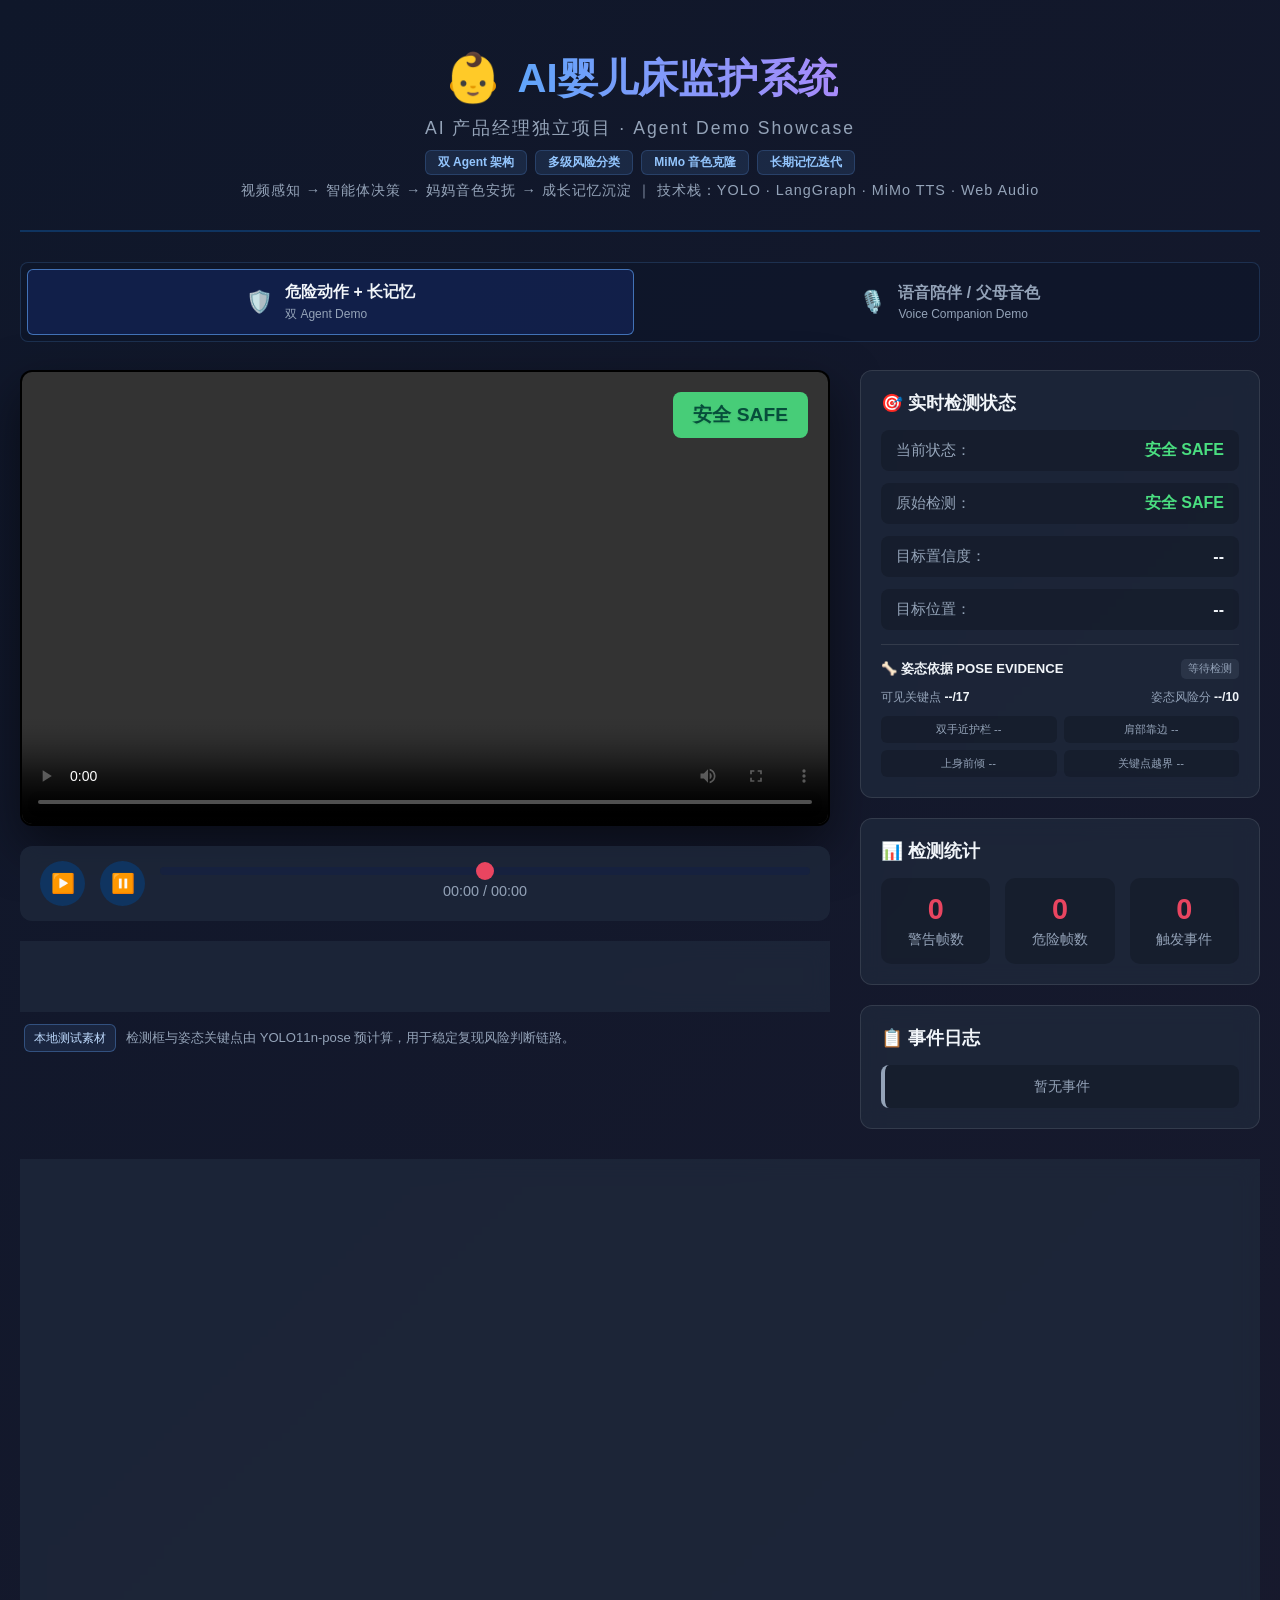
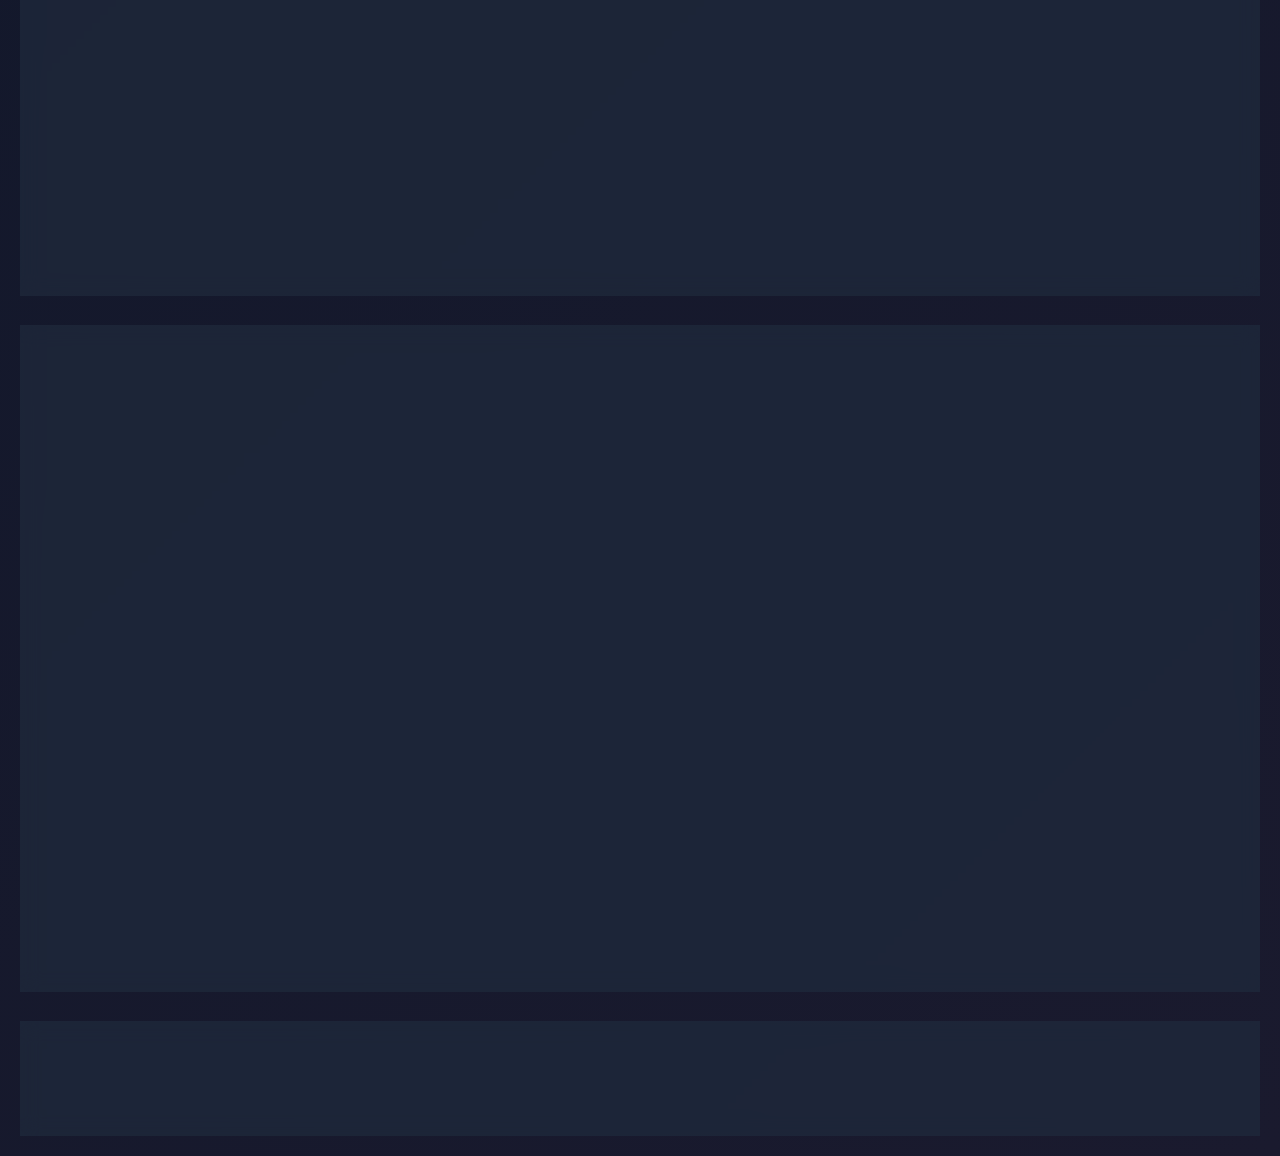
==== commit d9e41896: "Optimize portfolio demo loading" ====
--- a/index.html
+++ b/index.html
@@ -51,7 +51,7 @@
             <!-- 左侧：视频播放区 -->
             <div class="video-section">
                 <div class="video-container">
-                    <video id="videoPlayer" class="video-player" controls>
+                    <video id="videoPlayer" class="video-player" controls preload="metadata">
                         <source src="" type="video/mp4">
                         您的浏览器不支持视频播放
                     </video>
@@ -92,18 +92,18 @@
                 <div class="video-selector">
                     <label>选择演示视频：</label>
                     <select id="videoSelect" class="video-select">
-                        <option value="dangerous_test1">床沿行为测试1（关注样例）</option>
+                        <option value="dangerous_test1" selected>床沿行为测试1（关注样例）</option>
                         <option value="dangerous_test2">床沿行为测试2（观察样例）</option>
                         <option value="dangerous_test3">危险动作测试3</option>
                         <option value="dangerous_test4">危险动作测试4</option>
                         <option value="dangerous_test5">危险动作测试5</option>
-                        <option value="dangerous_test6" selected>危险动作测试6（AI合成场景）</option>
+                        <option value="dangerous_test6">危险动作测试6（AI合成场景，高清）</option>
                     </select>
                     <button id="loadVideoBtn" class="load-btn">加载视频</button>
                 </div>
                 <div id="videoDisclosure" class="source-disclosure">
-                    <span class="disclosure-badge synthetic">AI 合成场景素材</span>
-                    <span>检测框、姿态关键点与状态数据由 YOLO11n-pose 离线推理生成，不代表真实环境准确率。</span>
+                    <span class="disclosure-badge">本地测试素材</span>
+                    <span>检测框与姿态关键点由 YOLO11n-pose 预计算，用于稳定复现风险判断链路。</span>
                 </div>
             </div>
 
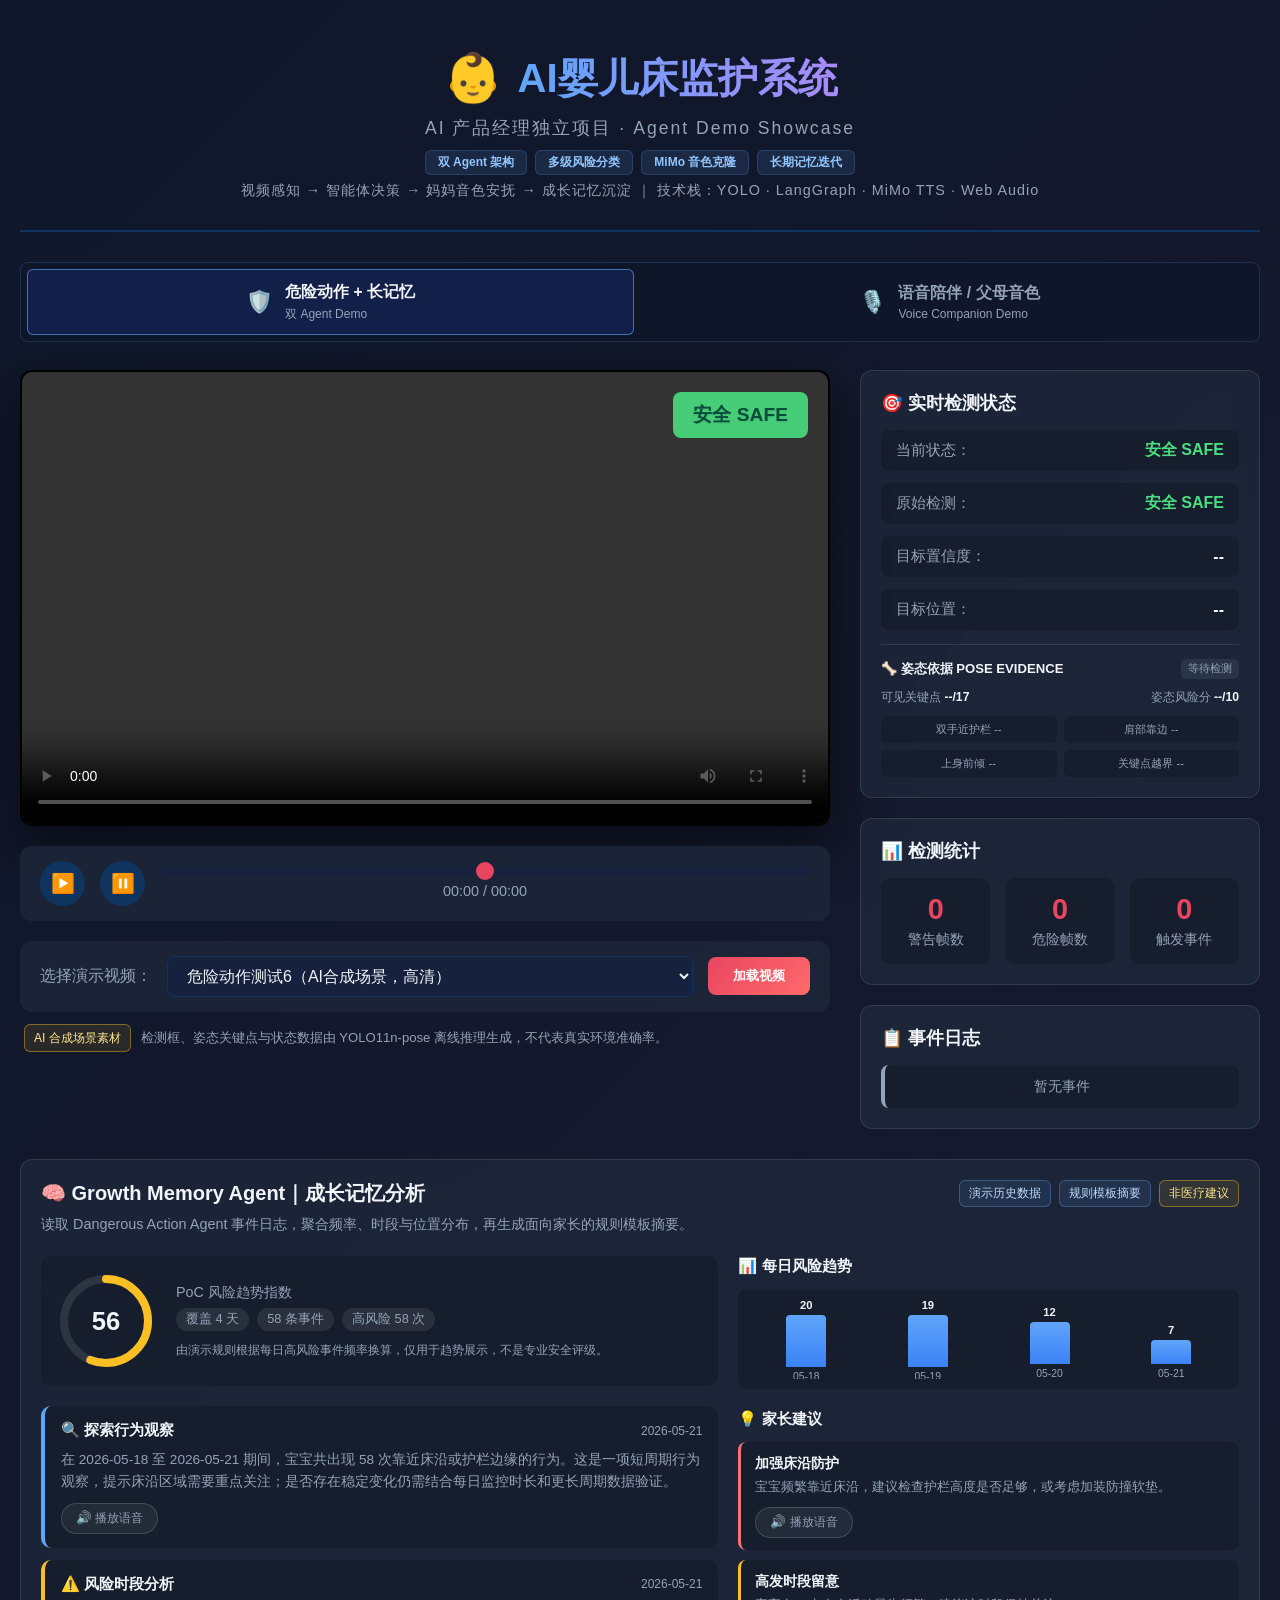
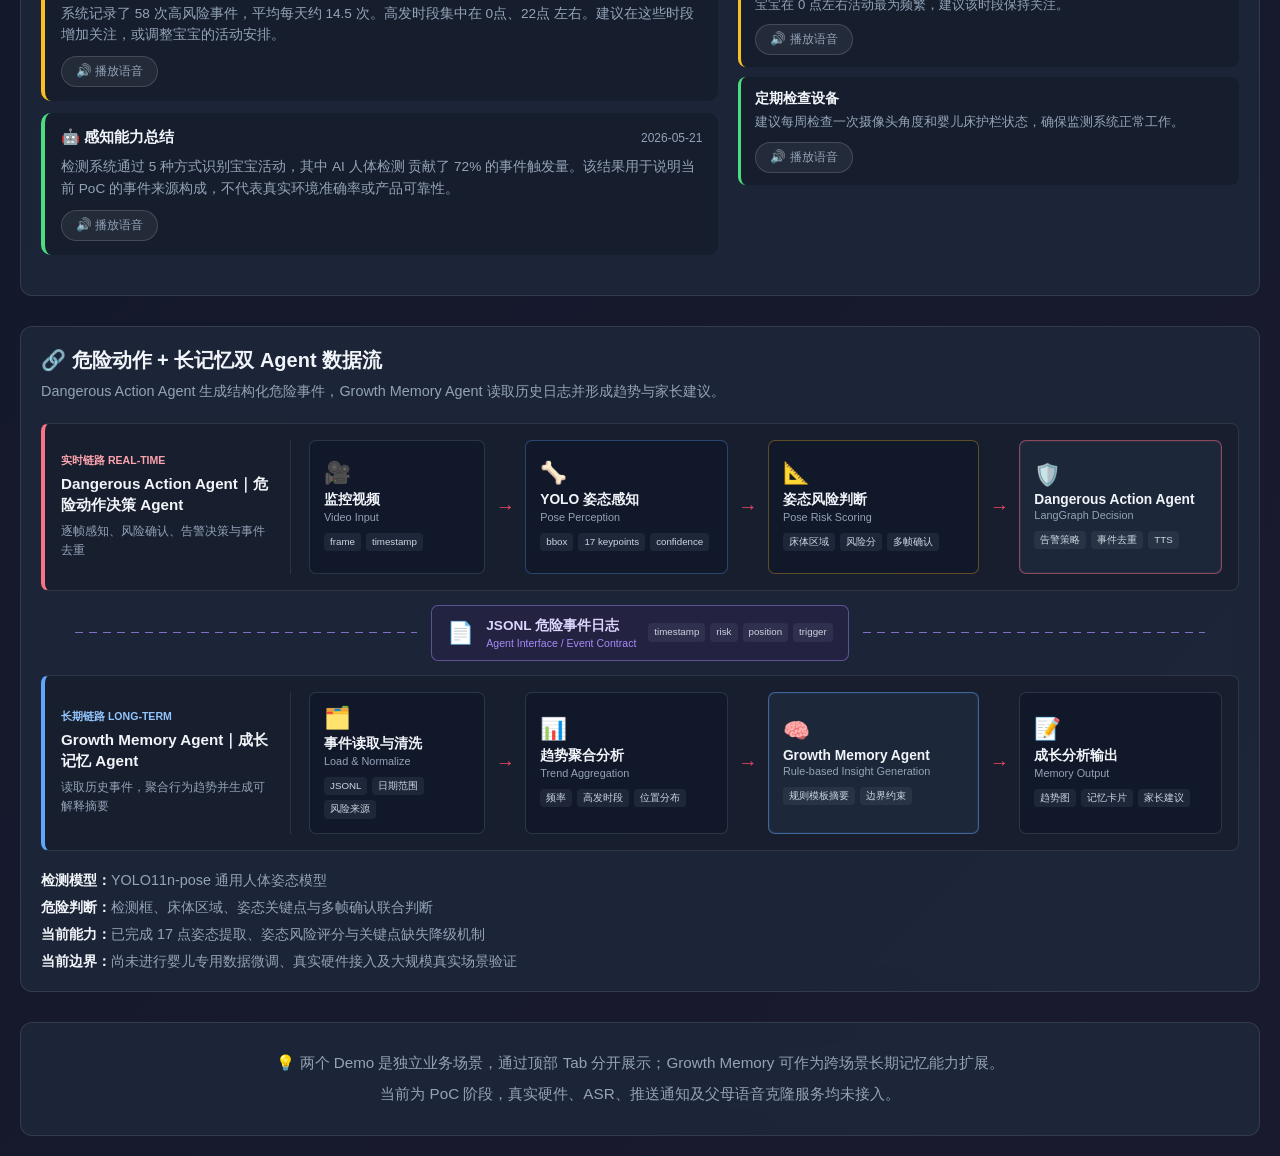
==== commit 10c073a3: "Fix voice companion cry threshold flow" ====
--- a/index.html
+++ b/index.html
@@ -92,18 +92,18 @@
                 <div class="video-selector">
                     <label>选择演示视频：</label>
                     <select id="videoSelect" class="video-select">
-                        <option value="dangerous_test1" selected>床沿行为测试1（关注样例）</option>
+                        <option value="dangerous_test1">床沿行为测试1（关注样例）</option>
                         <option value="dangerous_test2">床沿行为测试2（观察样例）</option>
                         <option value="dangerous_test3">危险动作测试3</option>
                         <option value="dangerous_test4">危险动作测试4</option>
                         <option value="dangerous_test5">危险动作测试5</option>
-                        <option value="dangerous_test6">危险动作测试6（AI合成场景，高清）</option>
+                        <option value="dangerous_test6" selected>危险动作测试6（AI合成场景，高清）</option>
                     </select>
                     <button id="loadVideoBtn" class="load-btn">加载视频</button>
                 </div>
                 <div id="videoDisclosure" class="source-disclosure">
-                    <span class="disclosure-badge">本地测试素材</span>
-                    <span>检测框与姿态关键点由 YOLO11n-pose 预计算，用于稳定复现风险判断链路。</span>
+                    <span class="disclosure-badge synthetic">AI 合成场景素材</span>
+                    <span>检测框、姿态关键点与状态数据由 YOLO11n-pose 离线推理生成，不代表真实环境准确率。</span>
                 </div>
             </div>
 
@@ -401,7 +401,7 @@
                             <div class="monitor-message" id="monitorMessage">宝宝可能饿了 / 要抱抱</div>
                         </div>
                     </div>
-                    <div class="audio-slot"><div><span>哭声测试输入</span><strong id="cryingSlotStatus">baby_crying.wav 已接入</strong></div><div><span>父母克隆音色</span><strong>MiMo voiceclone 已接入</strong></div></div>
+                    <div class="audio-slot"><div><span>哭声测试输入</span><strong id="cryingSlotStatus">442655__josephvm__baby-girl-crying.wav 已接入</strong></div><div><span>父母克隆音色</span><strong>MiMo voiceclone 已接入</strong></div></div>
                     <ol id="simTimeline" class="simulation-timeline"><li><time>--:--</time><span>等待执行</span></li></ol>
                     <div class="integration-contract"><span>预留事件接口</span><code>cry.level · cry.db · cry.confidence · playback.voice_id · playback.completed</code></div>
                 </article>
